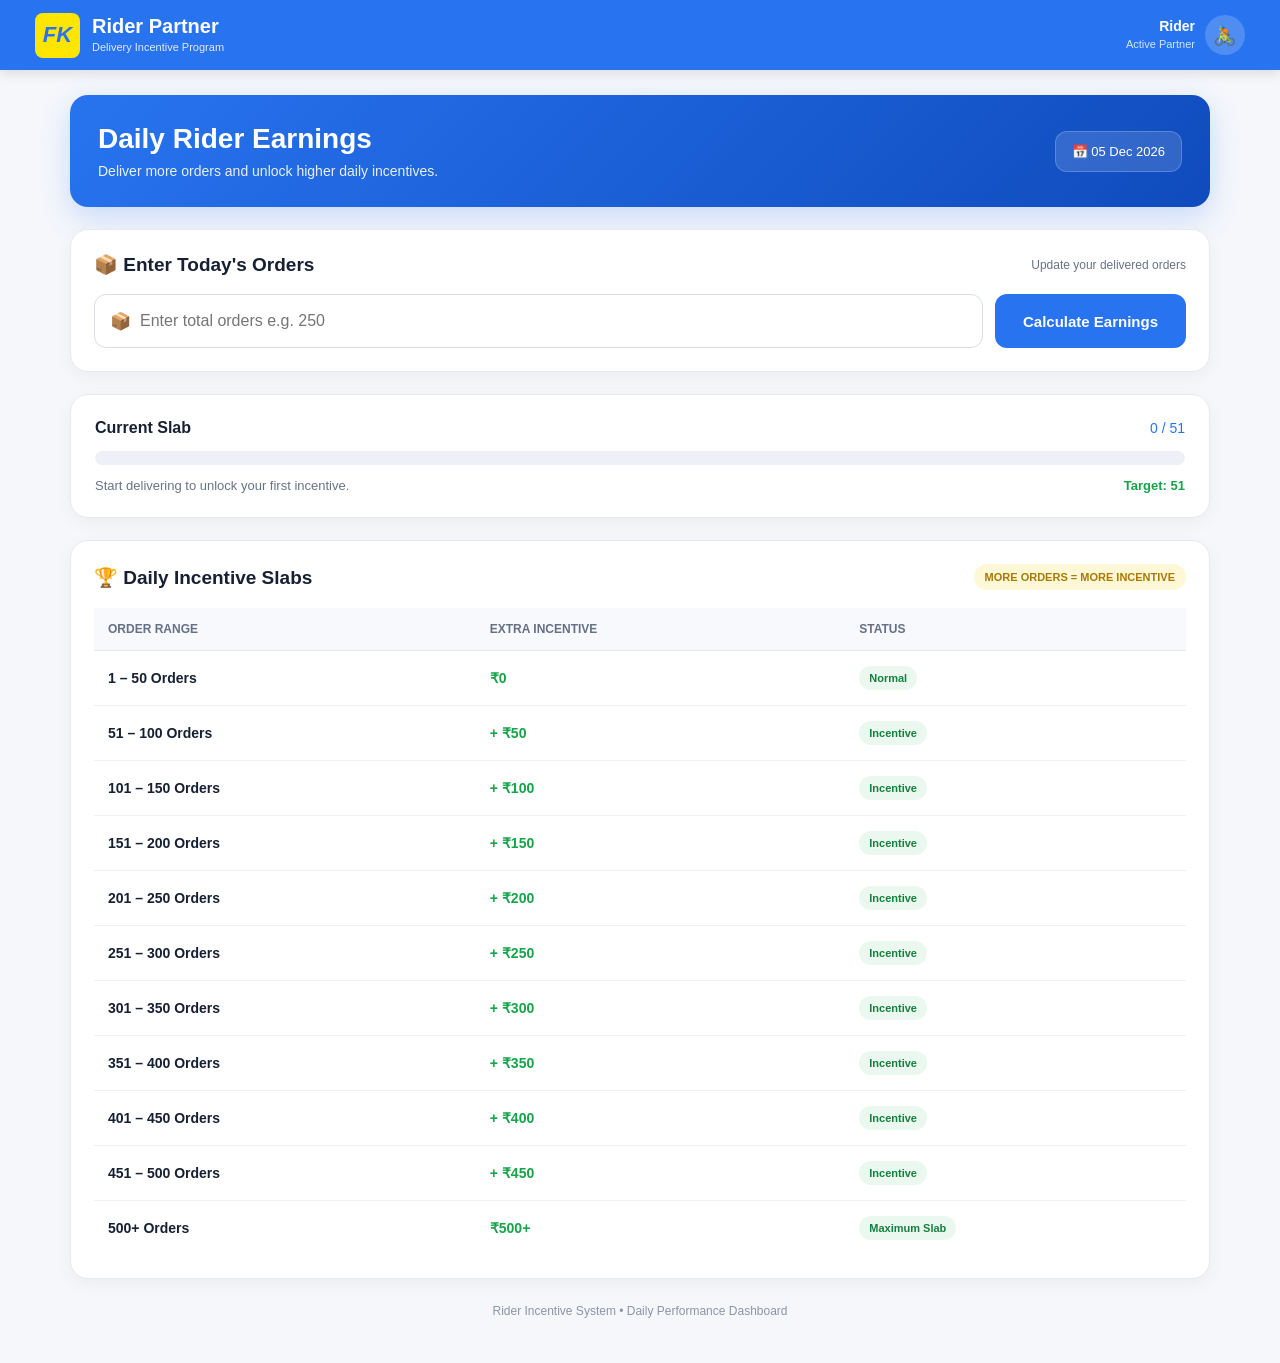
==== flip.html @ 3b7f007e "dsfsd'" ====
<!doctype html>
<html lang="en">
  <head>
    <meta charset="UTF-8" />
    <meta name="viewport" content="width=device-width, initial-scale=1.0" />

    <title>Flipkart Rider Incentive Dashboard</title>

    <style>
      * {
        margin: 0;
        padding: 0;
        box-sizing: border-box;
        font-family: Arial, Helvetica, sans-serif;
      }

      :root {
        --blue: #2874f0;
        --dark-blue: #0f4bbd;
        --yellow: #ffe500;
        --light-blue: #f1f6ff;
        --green: #16a34a;
        --orange: #f59e0b;
        --text: #172033;
        --muted: #697386;
        --border: #e5e9f0;
        --white: #ffffff;
        --bg: #f5f7fb;
      }

      body {
        background: var(--bg);
        color: var(--text);
      }

      /* =========================
       TOP NAVBAR
    ========================== */

      .navbar {
        height: 70px;
        background: var(--blue);
        display: flex;
        align-items: center;
        justify-content: space-between;
        padding: 0 35px;
        color: white;
        box-shadow: 0 3px 12px rgba(0, 0, 0, 0.12);
      }

      .brand {
        display: flex;
        align-items: center;
        gap: 12px;
      }

      .logo {
        width: 45px;
        height: 45px;
        background: var(--yellow);
        color: var(--blue);
        border-radius: 8px;
        display: flex;
        align-items: center;
        justify-content: center;
        font-size: 22px;
        font-weight: 900;
        font-style: italic;
      }

      .brand-text strong {
        display: block;
        font-size: 20px;
        line-height: 22px;
      }

      .brand-text span {
        font-size: 11px;
        opacity: 0.85;
      }

      .profile {
        display: flex;
        align-items: center;
        gap: 10px;
      }

      .profile-icon {
        width: 40px;
        height: 40px;
        background: rgba(255, 255, 255, 0.18);
        border-radius: 50%;
        display: flex;
        align-items: center;
        justify-content: center;
        font-size: 19px;
      }

      .profile-text {
        text-align: right;
      }

      .profile-text strong {
        display: block;
        font-size: 14px;
      }

      .profile-text span {
        font-size: 11px;
        opacity: 0.8;
      }

      /* =========================
       MAIN
    ========================== */

      .container {
        width: 100%;
        max-width: 1180px;
        margin: auto;
        padding: 25px 20px 40px;
      }

      /* =========================
       HERO
    ========================== */

      .hero {
        background: linear-gradient(135deg, var(--blue), var(--dark-blue));

        color: white;
        border-radius: 18px;
        padding: 28px;
        margin-bottom: 22px;

        display: flex;
        align-items: center;
        justify-content: space-between;

        box-shadow: 0 10px 30px rgba(40, 116, 240, 0.22);
      }

      .hero-left h1 {
        font-size: 28px;
        margin-bottom: 8px;
      }

      .hero-left p {
        font-size: 14px;
        opacity: 0.9;
      }

      .hero-date {
        background: rgba(255, 255, 255, 0.14);
        border: 1px solid rgba(255, 255, 255, 0.2);
        padding: 12px 16px;
        border-radius: 12px;
        font-size: 13px;
      }

      /* =========================
       SUMMARY CARDS
    ========================== */

      .summary {
        display: grid;
        grid-template-columns: repeat(3, 1fr);
        gap: 16px;
        margin-bottom: 22px;
      }

      .card {
        background: var(--white);
        border: 1px solid var(--border);
        border-radius: 16px;
        padding: 21px;

        box-shadow: 0 5px 18px rgba(0, 0, 0, 0.045);

        position: relative;
        overflow: hidden;
      }

      .card::after {
        content: "";
        position: absolute;
        right: -30px;
        top: -30px;

        width: 90px;
        height: 90px;

        background: var(--light-blue);
        border-radius: 50%;
      }

      .card-icon {
        width: 42px;
        height: 42px;
        border-radius: 11px;

        display: flex;
        align-items: center;
        justify-content: center;

        font-size: 19px;
        margin-bottom: 14px;
      }

      .icon-blue {
        background: #eaf2ff;
        color: var(--blue);
      }

      .icon-green {
        background: #eaf8ef;
        color: var(--green);
      }

      .icon-yellow {
        background: #fff8d7;
        color: #d69e00;
      }

      .card-title {
        color: var(--muted);
        font-size: 12px;
        margin-bottom: 7px;
      }

      .card-value {
        font-size: 28px;
        font-weight: 800;
      }

      /* =========================
       ORDER INPUT
    ========================== */

      .order-box {
        background: white;
        border: 1px solid var(--border);
        border-radius: 18px;
        padding: 23px;
        margin-bottom: 22px;

        box-shadow: 0 5px 18px rgba(0, 0, 0, 0.045);
      }

      .section-title {
        display: flex;
        align-items: center;
        justify-content: space-between;
        margin-bottom: 18px;
      }

      .section-title h2 {
        font-size: 19px;
      }

      .section-title span {
        font-size: 12px;
        color: var(--muted);
      }

      .input-row {
        display: flex;
        gap: 12px;
      }

      .input-wrapper {
        position: relative;
        flex: 1;
      }

      .input-wrapper span {
        position: absolute;
        left: 16px;
        top: 50%;
        transform: translateY(-50%);
        color: var(--muted);
        font-size: 17px;
      }

      .input-row input {
        width: 100%;
        height: 54px;

        border: 1px solid #d9dee8;
        border-radius: 12px;

        padding: 0 16px 0 45px;

        font-size: 16px;
        outline: none;
        transition: 0.2s;
      }

      .input-row input:focus {
        border-color: var(--blue);
        box-shadow: 0 0 0 3px rgba(40, 116, 240, 0.1);
      }

      .btn {
        height: 54px;
        padding: 0 28px;

        border: none;
        border-radius: 12px;

        background: var(--blue);
        color: white;

        font-size: 15px;
        font-weight: 700;

        cursor: pointer;
        transition: 0.2s;
      }

      .btn:hover {
        background: var(--dark-blue);
        transform: translateY(-1px);
      }

      /* =========================
       PROGRESS
    ========================== */

      .progress-card {
        background: white;
        border: 1px solid var(--border);
        border-radius: 18px;

        padding: 24px;
        margin-bottom: 22px;

        box-shadow: 0 5px 18px rgba(0, 0, 0, 0.045);
      }

      .progress-heading {
        display: flex;
        justify-content: space-between;
        align-items: center;

        margin-bottom: 14px;
      }

      .progress-heading strong {
        font-size: 16px;
      }

      .progress-number {
        color: var(--blue);
        font-size: 14px;
      }

      .progress-bar {
        height: 14px;
        width: 100%;

        background: #edf1f7;
        border-radius: 20px;

        overflow: hidden;
      }

      .progress-fill {
        height: 100%;
        width: 0%;

        background: linear-gradient(90deg, var(--blue), #43a5ff);

        border-radius: 20px;
        transition: width 0.5s ease;
      }

      .progress-bottom {
        display: flex;
        justify-content: space-between;

        margin-top: 13px;

        font-size: 13px;
        color: var(--muted);
      }

      .target {
        color: var(--green);
        font-weight: 700;
      }

      /* =========================
       SLAB TABLE
    ========================== */

      .slab-section {
        background: white;
        border: 1px solid var(--border);
        border-radius: 18px;

        padding: 23px;

        box-shadow: 0 5px 18px rgba(0, 0, 0, 0.045);
      }

      .slab-title {
        display: flex;
        justify-content: space-between;
        align-items: center;

        margin-bottom: 18px;
      }

      .slab-title h2 {
        font-size: 19px;
      }

      .slab-title span {
        background: #fff8d7;
        color: #a97900;

        padding: 7px 11px;
        border-radius: 20px;

        font-size: 11px;
        font-weight: 700;
      }

      .table-wrapper {
        overflow-x: auto;
      }

      table {
        width: 100%;
        border-collapse: collapse;
        min-width: 600px;
      }

      th {
        background: #f7f9fc;
        padding: 14px;

        text-align: left;

        color: #667085;
        font-size: 12px;

        border-bottom: 1px solid var(--border);
      }

      td {
        padding: 15px 14px;

        border-bottom: 1px solid #edf0f4;

        font-size: 14px;
      }

      tr:last-child td {
        border-bottom: none;
      }

      tr.active {
        background: #edf5ff;
      }

      tr.active td:first-child {
        border-left: 4px solid var(--blue);
      }

      .order-range {
        font-weight: 700;
      }

      .incentive {
        color: var(--green);
        font-weight: 800;
      }

      .badge {
        display: inline-flex;
        align-items: center;

        padding: 6px 10px;

        border-radius: 20px;

        background: #eaf8ef;
        color: #15803d;

        font-size: 11px;
        font-weight: 700;
      }

      .active-badge {
        background: var(--blue);
        color: white;
      }

      /* =========================
       FOOTER
    ========================== */

      .footer {
        text-align: center;
        color: #8b95a7;

        padding: 25px 0 5px;

        font-size: 12px;
      }

      /* =========================
       MOBILE
    ========================== */

      @media (max-width: 700px) {
        .navbar {
          height: 64px;
          padding: 0 15px;
        }

        .logo {
          width: 40px;
          height: 40px;
        }

        .brand-text strong {
          font-size: 16px;
        }

        .profile-text {
          display: none;
        }

        .container {
          padding: 14px 12px 30px;
        }

        .hero {
          padding: 20px;
          display: block;
        }

        .hero-left h1 {
          font-size: 23px;
        }

        .hero-date {
          display: inline-block;
          margin-top: 15px;
        }

        .summary {
          grid-template-columns: 1fr;
          gap: 12px;
        }

        .card {
          padding: 17px;
        }

        .card-value {
          font-size: 25px;
        }

        .order-box,
        .progress-card,
        .slab-section {
          padding: 17px;
        }

        .input-row {
          flex-direction: column;
        }

        .btn {
          width: 100%;
        }

        .section-title {
          align-items: flex-start;
          gap: 8px;
          flex-direction: column;
        }

        .slab-title {
          align-items: flex-start;
          gap: 10px;
          flex-direction: column;
        }
      }
    </style>
  </head>

  <body>
    <!-- =========================
       NAVBAR
  ========================== -->

    <nav class="navbar">
      <div class="brand">
        <div class="logo">FK</div>

        <div class="brand-text">
          <strong>Rider Partner</strong>
          <span>Delivery Incentive Program</span>
        </div>
      </div>

      <div class="profile">
        <div class="profile-text">
          <strong>Rider</strong>
          <span>Active Partner</span>
        </div>

        <div class="profile-icon">🚴</div>
      </div>
    </nav>

    <main class="container">
      <!-- =========================
         HERO
    ========================== -->

      <section class="hero">
        <div class="hero-left">
          <h1>Daily Rider Earnings</h1>

          <p>Deliver more orders and unlock higher daily incentives.</p>
        </div>

        <div class="hero-date">📅 <span id="todayDate"></span></div>
      </section>

      <!-- =========================
         SUMMARY
    ========================== -->

      <!-- =========================
         ORDER INPUT
    ========================== -->

      <section class="order-box">
        <div class="section-title">
          <h2>📦 Enter Today's Orders</h2>

          <span> Update your delivered orders </span>
        </div>

        <div class="input-row">
          <div class="input-wrapper">
            <span>📦</span>

            <input type="number" id="orderInput" min="0" placeholder="Enter total orders e.g. 250" />
          </div>

          <button class="btn" onclick="calculateEarning()">Calculate Earnings</button>
        </div>
      </section>

      <!-- =========================
         PROGRESS
    ========================== -->

      <section class="progress-card">
        <div class="progress-heading">
          <strong id="slabName"> Current Slab </strong>

          <span class="progress-number" id="progressText"> 0 / 51 </span>
        </div>

        <div class="progress-bar">
          <div class="progress-fill" id="progressFill"></div>
        </div>

        <div class="progress-bottom">
          <span id="nextTarget"> Start delivering to unlock your first incentive. </span>

          <span class="target" id="remainingText"> Target: 51 </span>
        </div>
      </section>

      <!-- =========================
         SLABS
    ========================== -->

      <section class="slab-section">
        <div class="slab-title">
          <h2>🏆 Daily Incentive Slabs</h2>

          <span> MORE ORDERS = MORE INCENTIVE </span>
        </div>

        <div class="table-wrapper">
          <table>
            <thead>
              <tr>
                <th>ORDER RANGE</th>
                <th>EXTRA INCENTIVE</th>
                <th>STATUS</th>
              </tr>
            </thead>

            <tbody id="slabTable">
              <tr data-min="1" data-max="50">
                <td class="order-range">1 – 50 Orders</td>

                <td class="incentive">₹0</td>

                <td>
                  <span class="badge"> Normal </span>
                </td>
              </tr>

              <tr data-min="51" data-max="100">
                <td class="order-range">51 – 100 Orders</td>

                <td class="incentive">+ ₹50</td>

                <td>
                  <span class="badge"> Incentive </span>
                </td>
              </tr>

              <tr data-min="101" data-max="150">
                <td class="order-range">101 – 150 Orders</td>

                <td class="incentive">+ ₹100</td>

                <td>
                  <span class="badge"> Incentive </span>
                </td>
              </tr>

              <tr data-min="151" data-max="200">
                <td class="order-range">151 – 200 Orders</td>

                <td class="incentive">+ ₹150</td>

                <td>
                  <span class="badge"> Incentive </span>
                </td>
              </tr>

              <tr data-min="201" data-max="250">
                <td class="order-range">201 – 250 Orders</td>

                <td class="incentive">+ ₹200</td>

                <td>
                  <span class="badge"> Incentive </span>
                </td>
              </tr>

              <tr data-min="251" data-max="300">
                <td class="order-range">251 – 300 Orders</td>

                <td class="incentive">+ ₹250</td>

                <td>
                  <span class="badge"> Incentive </span>
                </td>
              </tr>

              <tr data-min="301" data-max="350">
                <td class="order-range">301 – 350 Orders</td>

                <td class="incentive">+ ₹300</td>

                <td>
                  <span class="badge"> Incentive </span>
                </td>
              </tr>

              <tr data-min="351" data-max="400">
                <td class="order-range">351 – 400 Orders</td>

                <td class="incentive">+ ₹350</td>

                <td>
                  <span class="badge"> Incentive </span>
                </td>
              </tr>

              <tr data-min="401" data-max="450">
                <td class="order-range">401 – 450 Orders</td>

                <td class="incentive">+ ₹400</td>

                <td>
                  <span class="badge"> Incentive </span>
                </td>
              </tr>

              <tr data-min="451" data-max="500">
                <td class="order-range">451 – 500 Orders</td>

                <td class="incentive">+ ₹450</td>

                <td>
                  <span class="badge"> Incentive </span>
                </td>
              </tr>

              <tr data-min="501" data-max="999999">
                <td class="order-range">500+ Orders</td>

                <td class="incentive">₹500+</td>

                <td>
                  <span class="badge"> Maximum Slab </span>
                </td>
              </tr>
            </tbody>
          </table>
        </div>
      </section>

      <div class="footer">Rider Incentive System • Daily Performance Dashboard</div>
    </main>

    <script>
      /* =========================
       DATE
    ========================== */

      const date = new Date();

      document.getElementById("todayDate").innerText = date.toLocaleDateString("en-IN", {
        day: "2-digit",
        month: "short",
        year: "numeric",
      });

      /* =========================
       CALCULATE
    ========================== */

      function calculateEarning() {
        let orders = parseInt(document.getElementById("orderInput").value) || 0;

        let incentive = 0;
        let nextTarget = 51;
        let slabName = "1 – 50 Orders";

        /* SLABS */

        if (orders >= 501) {
          incentive = 500 + Math.floor((orders - 500) / 50) * 50;

          nextTarget = Math.ceil((orders + 1) / 50) * 50;

          slabName = "500+ Orders";
        } else if (orders >= 451) {
          incentive = 450;
          nextTarget = 501;
          slabName = "451 – 500 Orders";
        } else if (orders >= 401) {
          incentive = 400;
          nextTarget = 451;
          slabName = "401 – 450 Orders";
        } else if (orders >= 351) {
          incentive = 350;
          nextTarget = 401;
          slabName = "351 – 400 Orders";
        } else if (orders >= 301) {
          incentive = 300;
          nextTarget = 351;
          slabName = "301 – 350 Orders";
        } else if (orders >= 251) {
          incentive = 250;
          nextTarget = 301;
          slabName = "251 – 300 Orders";
        } else if (orders >= 201) {
          incentive = 200;
          nextTarget = 251;
          slabName = "201 – 250 Orders";
        } else if (orders >= 151) {
          incentive = 150;
          nextTarget = 201;
          slabName = "151 – 200 Orders";
        } else if (orders >= 101) {
          incentive = 100;
          nextTarget = 151;
          slabName = "101 – 150 Orders";
        } else if (orders >= 51) {
          incentive = 50;
          nextTarget = 101;
          slabName = "51 – 100 Orders";
        } else {
          incentive = 0;
          nextTarget = 51;
          slabName = "1 – 50 Orders";
        }

        /* =========================
         EARNINGS
      ========================== */

        const baseRate = 20;

        const baseEarning = orders * baseRate;

        const total = baseEarning + incentive;

        document.getElementById("ordersDisplay").innerText = orders;

        document.getElementById("incentiveDisplay").innerText = "₹" + incentive;

        document.getElementById("totalDisplay").innerText = "₹" + total;

        /* =========================
         PROGRESS
      ========================== */

        let previousTarget = nextTarget - 50;

        if (orders >= 500) {
          previousTarget = 500;
        }

        let progress = ((orders - previousTarget) / (nextTarget - previousTarget)) * 100;

        if (orders < previousTarget) {
          progress = 0;
        }

        if (progress > 100) {
          progress = 100;
        }

        document.getElementById("progressFill").style.width = progress + "%";

        document.getElementById("slabName").innerText = slabName;

        document.getElementById("progressText").innerText = orders + " / " + nextTarget;

        document.getElementById("remainingText").innerText = "Target: " + nextTarget;

        /* =========================
         NEXT TARGET MESSAGE
      ========================== */

        if (orders >= 500) {
          document.getElementById("nextTarget").innerText = "🔥 Excellent performance! Keep delivering.";
        } else if (orders > 0) {
          let remaining = nextTarget - orders;

          document.getElementById("nextTarget").innerText = "🎯 Only " + remaining + " more orders to reach the next slab.";
        } else {
          document.getElementById("nextTarget").innerText = "Start delivering to unlock your first incentive.";
        }

        /* =========================
         ACTIVE ROW
      ========================== */

        const rows = document.querySelectorAll("#slabTable tr");

        rows.forEach((row) => {
          row.classList.remove("active");

          const min = parseInt(row.dataset.min);

          const max = parseInt(row.dataset.max);

          const badge = row.querySelector(".badge");

          badge.classList.remove("active-badge");

          badge.innerText = min === 1 ? "Normal" : "Incentive";

          if (orders >= min && orders <= max) {
            row.classList.add("active");

            badge.classList.add("active-badge");

            badge.innerText = "✓ Current Slab";
          }
        });
      }

      /* ENTER KEY */

      document.getElementById("orderInput").addEventListener("keypress", function (event) {
        if (event.key === "Enter") {
          calculateEarning();
        }
      });
    </script>
  </body>
</html>
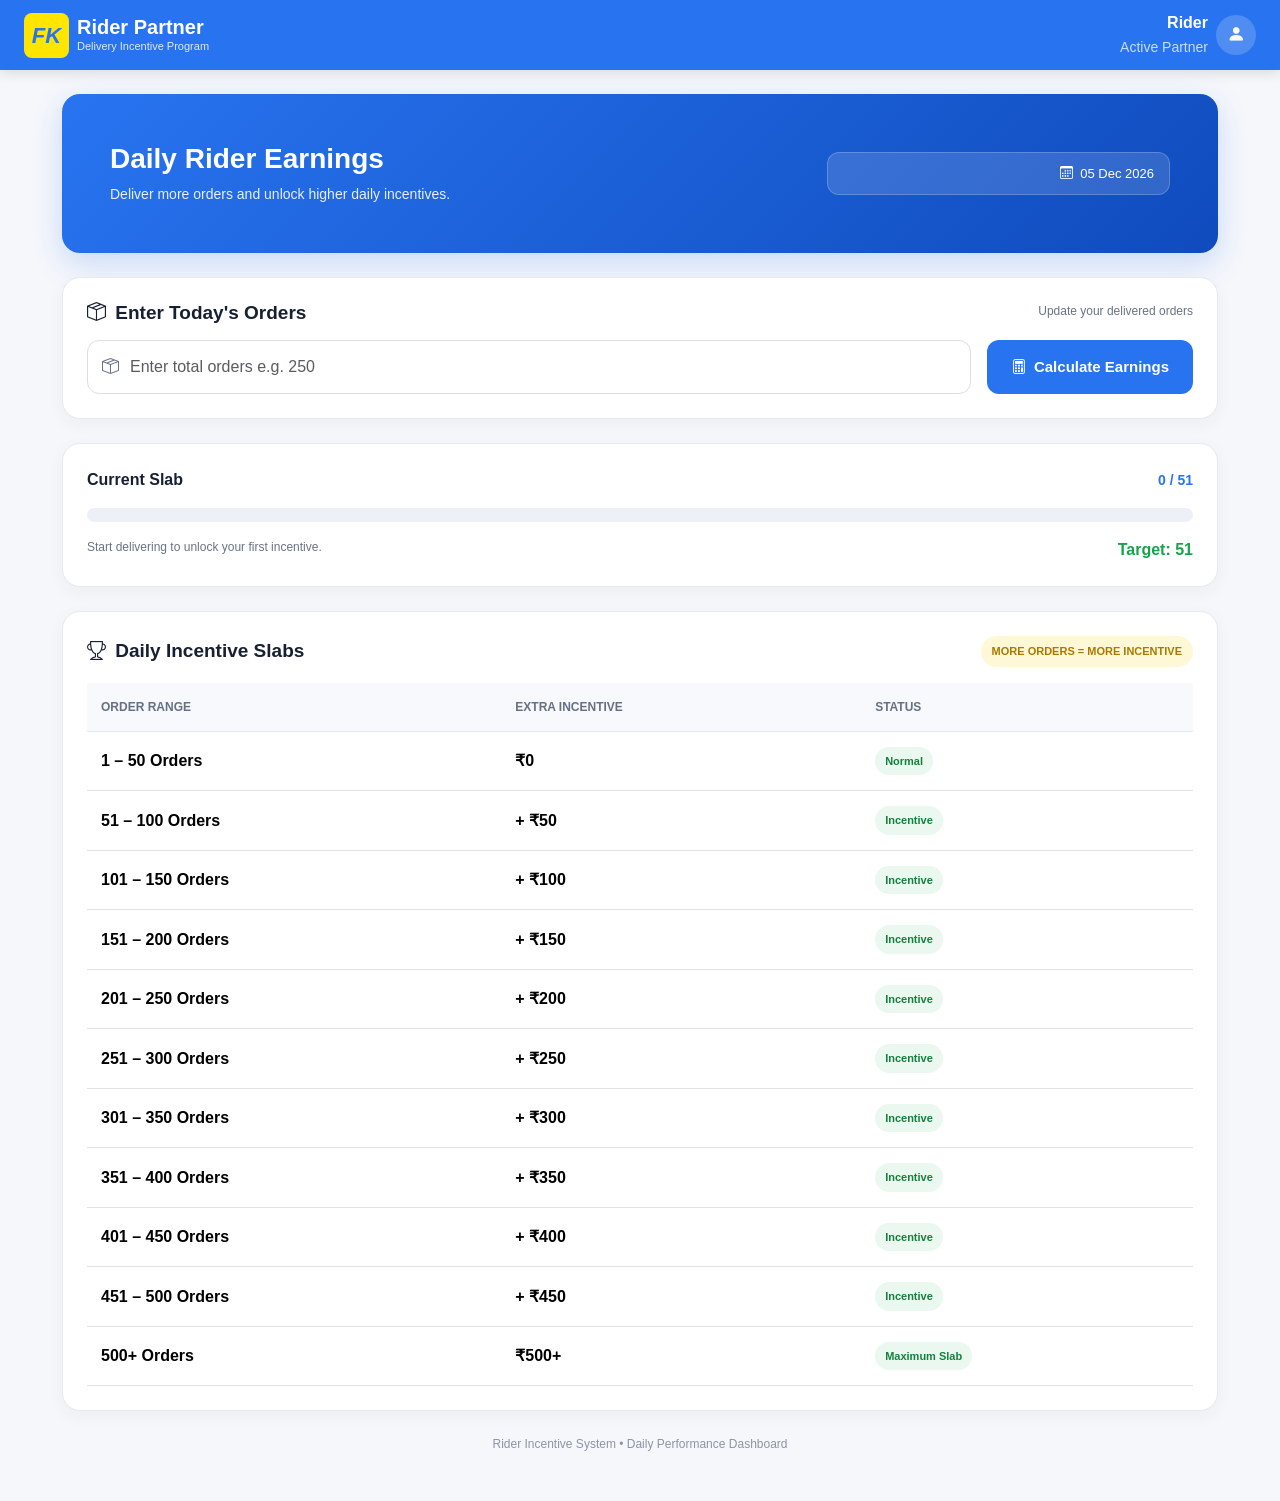
==== commit ac305b89: "sdsd" ====
--- a/flip.html
+++ b/flip.html
@@ -2,123 +2,113 @@
 <html lang="en">
   <head>
     <meta charset="UTF-8" />
+
     <meta name="viewport" content="width=device-width, initial-scale=1.0" />
 
-    <title>Flipkart Rider Incentive Dashboard</title>
+    <title>Rider Incentive Dashboard</title>
+
+    <!-- Bootstrap 5 -->
+    <link href="https://cdn.jsdelivr.net/npm/bootstrap@5.3.3/dist/css/bootstrap.min.css" rel="stylesheet" />
+
+    <!-- Bootstrap Icons -->
+    <link rel="stylesheet" href="https://cdn.jsdelivr.net/npm/bootstrap-icons@1.11.3/font/bootstrap-icons.min.css" />
 
     <style>
-      * {
-        margin: 0;
-        padding: 0;
-        box-sizing: border-box;
-        font-family: Arial, Helvetica, sans-serif;
-      }
-
       :root {
         --blue: #2874f0;
         --dark-blue: #0f4bbd;
         --yellow: #ffe500;
-        --light-blue: #f1f6ff;
-        --green: #16a34a;
-        --orange: #f59e0b;
+
+        --bg: #f5f7fb;
         --text: #172033;
         --muted: #697386;
         --border: #e5e9f0;
-        --white: #ffffff;
-        --bg: #f5f7fb;
+
+        --green: #16a34a;
       }
 
       body {
         background: var(--bg);
+
         color: var(--text);
-      }
-
-      /* =========================
-       TOP NAVBAR
+
+        font-family: Arial, Helvetica, sans-serif;
+      }
+
+      /* =========================
+       NAVBAR
     ========================== */
 
-      .navbar {
-        height: 70px;
+      .main-navbar {
         background: var(--blue);
+
+        min-height: 70px;
+
+        box-shadow: 0 3px 12px rgba(0, 0, 0, 0.12);
+      }
+
+      .brand-logo {
+        width: 45px;
+
+        height: 45px;
+
+        background: var(--yellow);
+
+        color: var(--blue);
+
+        border-radius: 8px;
+
         display: flex;
+
         align-items: center;
-        justify-content: space-between;
-        padding: 0 35px;
-        color: white;
-        box-shadow: 0 3px 12px rgba(0, 0, 0, 0.12);
-      }
-
-      .brand {
-        display: flex;
-        align-items: center;
-        gap: 12px;
-      }
-
-      .logo {
-        width: 45px;
-        height: 45px;
-        background: var(--yellow);
-        color: var(--blue);
-        border-radius: 8px;
-        display: flex;
-        align-items: center;
+
         justify-content: center;
+
         font-size: 22px;
+
         font-weight: 900;
+
         font-style: italic;
       }
 
-      .brand-text strong {
-        display: block;
+      .brand-title {
         font-size: 20px;
+
+        font-weight: 700;
+
         line-height: 22px;
       }
 
-      .brand-text span {
+      .brand-subtitle {
         font-size: 11px;
+
         opacity: 0.85;
-      }
-
-      .profile {
-        display: flex;
-        align-items: center;
-        gap: 10px;
       }
 
       .profile-icon {
         width: 40px;
+
         height: 40px;
+
+        border-radius: 50%;
+
         background: rgba(255, 255, 255, 0.18);
-        border-radius: 50%;
+
         display: flex;
+
         align-items: center;
+
         justify-content: center;
-        font-size: 19px;
-      }
-
-      .profile-text {
-        text-align: right;
-      }
-
-      .profile-text strong {
-        display: block;
-        font-size: 14px;
-      }
-
-      .profile-text span {
-        font-size: 11px;
-        opacity: 0.8;
-      }
-
-      /* =========================
-       MAIN
+
+        font-size: 18px;
+      }
+
+      /* =========================
+       MAIN CONTAINER
     ========================== */
 
-      .container {
-        width: 100%;
+      .main-container {
         max-width: 1180px;
-        margin: auto;
-        padding: 25px 20px 40px;
       }
 
       /* =========================
@@ -128,265 +118,146 @@
       .hero {
         background: linear-gradient(135deg, var(--blue), var(--dark-blue));
 
+        border-radius: 18px;
+
         color: white;
-        border-radius: 18px;
-        padding: 28px;
-        margin-bottom: 22px;
-
-        display: flex;
-        align-items: center;
-        justify-content: space-between;
 
         box-shadow: 0 10px 30px rgba(40, 116, 240, 0.22);
       }
 
-      .hero-left h1 {
+      .hero h1 {
         font-size: 28px;
-        margin-bottom: 8px;
-      }
-
-      .hero-left p {
+
+        font-weight: 700;
+      }
+
+      .hero p {
         font-size: 14px;
+
         opacity: 0.9;
       }
 
       .hero-date {
         background: rgba(255, 255, 255, 0.14);
+
         border: 1px solid rgba(255, 255, 255, 0.2);
-        padding: 12px 16px;
+
         border-radius: 12px;
+
+        padding: 11px 15px;
+
         font-size: 13px;
       }
 
       /* =========================
-       SUMMARY CARDS
+       COMMON CARD
     ========================== */
 
-      .summary {
-        display: grid;
-        grid-template-columns: repeat(3, 1fr);
-        gap: 16px;
-        margin-bottom: 22px;
-      }
-
-      .card {
-        background: var(--white);
+      .dashboard-card {
+        background: white;
+
         border: 1px solid var(--border);
-        border-radius: 16px;
-        padding: 21px;
+
+        border-radius: 18px;
 
         box-shadow: 0 5px 18px rgba(0, 0, 0, 0.045);
-
-        position: relative;
-        overflow: hidden;
-      }
-
-      .card::after {
-        content: "";
+      }
+
+      /* =========================
+       ORDER BOX
+    ========================== */
+
+      .section-title {
+        font-size: 19px;
+
+        font-weight: 700;
+      }
+
+      .section-subtitle {
+        font-size: 12px;
+
+        color: var(--muted);
+      }
+
+      .order-input {
+        height: 54px;
+
+        border-radius: 12px;
+
+        border-color: #d9dee8;
+
+        padding-left: 42px;
+      }
+
+      .order-input:focus {
+        border-color: var(--blue);
+
+        box-shadow: 0 0 0 3px rgba(40, 116, 240, 0.1);
+      }
+
+      .input-icon {
         position: absolute;
-        right: -30px;
-        top: -30px;
-
-        width: 90px;
-        height: 90px;
-
-        background: var(--light-blue);
-        border-radius: 50%;
-      }
-
-      .card-icon {
-        width: 42px;
-        height: 42px;
-        border-radius: 11px;
-
-        display: flex;
-        align-items: center;
-        justify-content: center;
-
-        font-size: 19px;
-        margin-bottom: 14px;
-      }
-
-      .icon-blue {
-        background: #eaf2ff;
-        color: var(--blue);
-      }
-
-      .icon-green {
-        background: #eaf8ef;
-        color: var(--green);
-      }
-
-      .icon-yellow {
-        background: #fff8d7;
-        color: #d69e00;
-      }
-
-      .card-title {
+
+        left: 15px;
+
+        top: 50%;
+
+        transform: translateY(-50%);
+
         color: var(--muted);
-        font-size: 12px;
-        margin-bottom: 7px;
-      }
-
-      .card-value {
-        font-size: 28px;
-        font-weight: 800;
-      }
-
-      /* =========================
-       ORDER INPUT
-    ========================== */
-
-      .order-box {
-        background: white;
-        border: 1px solid var(--border);
-        border-radius: 18px;
-        padding: 23px;
-        margin-bottom: 22px;
-
-        box-shadow: 0 5px 18px rgba(0, 0, 0, 0.045);
-      }
-
-      .section-title {
-        display: flex;
-        align-items: center;
-        justify-content: space-between;
-        margin-bottom: 18px;
-      }
-
-      .section-title h2 {
-        font-size: 19px;
-      }
-
-      .section-title span {
-        font-size: 12px;
-        color: var(--muted);
-      }
-
-      .input-row {
-        display: flex;
-        gap: 12px;
-      }
-
-      .input-wrapper {
-        position: relative;
-        flex: 1;
-      }
-
-      .input-wrapper span {
-        position: absolute;
-        left: 16px;
-        top: 50%;
-        transform: translateY(-50%);
-        color: var(--muted);
-        font-size: 17px;
-      }
-
-      .input-row input {
-        width: 100%;
+
+        z-index: 5;
+      }
+
+      .calculate-btn {
         height: 54px;
 
-        border: 1px solid #d9dee8;
+        background: var(--blue);
+
+        border: none;
+
         border-radius: 12px;
 
-        padding: 0 16px 0 45px;
-
-        font-size: 16px;
-        outline: none;
-        transition: 0.2s;
-      }
-
-      .input-row input:focus {
-        border-color: var(--blue);
-        box-shadow: 0 0 0 3px rgba(40, 116, 240, 0.1);
-      }
-
-      .btn {
-        height: 54px;
-        padding: 0 28px;
-
-        border: none;
-        border-radius: 12px;
-
-        background: var(--blue);
-        color: white;
-
         font-size: 15px;
+
         font-weight: 700;
-
-        cursor: pointer;
-        transition: 0.2s;
-      }
-
-      .btn:hover {
+      }
+
+      .calculate-btn:hover {
         background: var(--dark-blue);
-        transform: translateY(-1px);
       }
 
       /* =========================
        PROGRESS
     ========================== */
 
-      .progress-card {
-        background: white;
-        border: 1px solid var(--border);
-        border-radius: 18px;
-
-        padding: 24px;
-        margin-bottom: 22px;
-
-        box-shadow: 0 5px 18px rgba(0, 0, 0, 0.045);
-      }
-
-      .progress-heading {
-        display: flex;
-        justify-content: space-between;
-        align-items: center;
-
-        margin-bottom: 14px;
-      }
-
-      .progress-heading strong {
-        font-size: 16px;
+      .progress {
+        height: 14px;
+
+        background: #edf1f7;
+
+        border-radius: 30px;
+      }
+
+      .progress-bar {
+        background: linear-gradient(90deg, var(--blue), #43a5ff);
+
+        border-radius: 30px;
+
+        transition: width 0.5s ease;
       }
 
       .progress-number {
         color: var(--blue);
+
         font-size: 14px;
-      }
-
-      .progress-bar {
-        height: 14px;
-        width: 100%;
-
-        background: #edf1f7;
-        border-radius: 20px;
-
-        overflow: hidden;
-      }
-
-      .progress-fill {
-        height: 100%;
-        width: 0%;
-
-        background: linear-gradient(90deg, var(--blue), #43a5ff);
-
-        border-radius: 20px;
-        transition: width 0.5s ease;
-      }
-
-      .progress-bottom {
-        display: flex;
-        justify-content: space-between;
-
-        margin-top: 13px;
-
-        font-size: 13px;
-        color: var(--muted);
+
+        font-weight: 700;
       }
 
       .target {
         color: var(--green);
+
         font-weight: 700;
       }
 
@@ -394,79 +265,32 @@
        SLAB TABLE
     ========================== */
 
-      .slab-section {
-        background: white;
-        border: 1px solid var(--border);
-        border-radius: 18px;
-
-        padding: 23px;
-
-        box-shadow: 0 5px 18px rgba(0, 0, 0, 0.045);
-      }
-
-      .slab-title {
-        display: flex;
-        justify-content: space-between;
-        align-items: center;
-
-        margin-bottom: 18px;
-      }
-
-      .slab-title h2 {
-        font-size: 19px;
-      }
-
-      .slab-title span {
+      .slab-badge {
         background: #fff8d7;
+
         color: #a97900;
 
+        font-size: 11px;
+
+        font-weight: 700;
+
         padding: 7px 11px;
+
         border-radius: 20px;
-
-        font-size: 11px;
-        font-weight: 700;
-      }
-
-      .table-wrapper {
-        overflow-x: auto;
-      }
-
-      table {
-        width: 100%;
-        border-collapse: collapse;
-        min-width: 600px;
-      }
-
-      th {
+      }
+
+      .table > :not(caption) > * > * {
+        padding: 15px 14px;
+      }
+
+      .table thead th {
         background: #f7f9fc;
-        padding: 14px;
-
-        text-align: left;
 
         color: #667085;
+
         font-size: 12px;
 
         border-bottom: 1px solid var(--border);
-      }
-
-      td {
-        padding: 15px 14px;
-
-        border-bottom: 1px solid #edf0f4;
-
-        font-size: 14px;
-      }
-
-      tr:last-child td {
-        border-bottom: none;
-      }
-
-      tr.active {
-        background: #edf5ff;
-      }
-
-      tr.active td:first-child {
-        border-left: 4px solid var(--blue);
       }
 
       .order-range {
@@ -475,11 +299,13 @@
 
       .incentive {
         color: var(--green);
+
         font-weight: 800;
       }
 
-      .badge {
+      .status-badge {
         display: inline-flex;
+
         align-items: center;
 
         padding: 6px 10px;
@@ -487,14 +313,25 @@
         border-radius: 20px;
 
         background: #eaf8ef;
+
         color: #15803d;
 
         font-size: 11px;
+
         font-weight: 700;
       }
 
-      .active-badge {
+      .active-row {
+        background: #edf5ff !important;
+      }
+
+      .active-row td:first-child {
+        border-left: 4px solid var(--blue);
+      }
+
+      .active-status {
         background: var(--blue);
+
         color: white;
       }
 
@@ -503,10 +340,7 @@
     ========================== */
 
       .footer {
-        text-align: center;
         color: #8b95a7;
-
-        padding: 25px 0 5px;
 
         font-size: 12px;
       }
@@ -515,18 +349,18 @@
        MOBILE
     ========================== */
 
-      @media (max-width: 700px) {
-        .navbar {
-          height: 64px;
-          padding: 0 15px;
-        }
-
-        .logo {
+      @media (max-width: 767px) {
+        .main-navbar {
+          min-height: 64px;
+        }
+
+        .brand-logo {
           width: 40px;
+
           height: 40px;
         }
 
-        .brand-text strong {
+        .brand-title {
           font-size: 16px;
         }
 
@@ -534,171 +368,164 @@
           display: none;
         }
 
-        .container {
-          padding: 14px 12px 30px;
-        }
-
-        .hero {
-          padding: 20px;
-          display: block;
-        }
-
-        .hero-left h1 {
+        .hero h1 {
           font-size: 23px;
         }
 
         .hero-date {
           display: inline-block;
+
           margin-top: 15px;
         }
 
-        .summary {
-          grid-template-columns: 1fr;
-          gap: 12px;
-        }
-
-        .card {
-          padding: 17px;
-        }
-
-        .card-value {
-          font-size: 25px;
-        }
-
-        .order-box,
-        .progress-card,
-        .slab-section {
-          padding: 17px;
-        }
-
-        .input-row {
-          flex-direction: column;
-        }
-
-        .btn {
-          width: 100%;
-        }
-
-        .section-title {
-          align-items: flex-start;
-          gap: 8px;
-          flex-direction: column;
-        }
-
-        .slab-title {
-          align-items: flex-start;
-          gap: 10px;
-          flex-direction: column;
+        .dashboard-card {
+          border-radius: 15px;
+        }
+
+        .table {
+          min-width: 600px;
         }
       }
     </style>
   </head>
 
   <body>
-    <!-- =========================
-       NAVBAR
-  ========================== -->
-
-    <nav class="navbar">
-      <div class="brand">
-        <div class="logo">FK</div>
-
-        <div class="brand-text">
-          <strong>Rider Partner</strong>
-          <span>Delivery Incentive Program</span>
-        </div>
-      </div>
-
-      <div class="profile">
-        <div class="profile-text">
-          <strong>Rider</strong>
-          <span>Active Partner</span>
-        </div>
-
-        <div class="profile-icon">🚴</div>
+    <!-- =====================================
+     NAVBAR
+===================================== -->
+
+    <nav class="navbar main-navbar">
+      <div class="container-fluid px-3 px-md-4">
+        <div class="d-flex align-items-center gap-2">
+          <div class="brand-logo">FK</div>
+
+          <div class="text-white">
+            <div class="brand-title">Rider Partner</div>
+
+            <div class="brand-subtitle">Delivery Incentive Program</div>
+          </div>
+        </div>
+
+        <div class="d-flex align-items-center gap-2">
+          <div class="profile-text text-end text-white">
+            <strong class="d-block"> Rider </strong>
+
+            <small class="opacity-75"> Active Partner </small>
+          </div>
+
+          <div class="profile-icon text-white">
+            <i class="bi bi-person-fill"></i>
+          </div>
+        </div>
       </div>
     </nav>
 
-    <main class="container">
-      <!-- =========================
-         HERO
-    ========================== -->
-
-      <section class="hero">
-        <div class="hero-left">
-          <h1>Daily Rider Earnings</h1>
-
-          <p>Deliver more orders and unlock higher daily incentives.</p>
-        </div>
-
-        <div class="hero-date">📅 <span id="todayDate"></span></div>
+    <!-- =====================================
+     MAIN
+===================================== -->
+
+    <main class="container main-container py-4">
+      <!-- =================================
+       HERO
+  ================================== -->
+
+      <section class="hero p-4 p-md-5 mb-4">
+        <div class="row align-items-center g-3">
+          <div class="col-md-8">
+            <h1 class="mb-2">Daily Rider Earnings</h1>
+
+            <p class="mb-0">Deliver more orders and unlock higher daily incentives.</p>
+          </div>
+
+          <div class="col-md-4 text-md-end">
+            <div class="hero-date">
+              <i class="bi bi-calendar3 me-1"></i>
+
+              <span id="todayDate"></span>
+            </div>
+          </div>
+        </div>
       </section>
 
-      <!-- =========================
-         SUMMARY
-    ========================== -->
-
-      <!-- =========================
-         ORDER INPUT
-    ========================== -->
-
-      <section class="order-box">
-        <div class="section-title">
-          <h2>📦 Enter Today's Orders</h2>
-
-          <span> Update your delivered orders </span>
-        </div>
-
-        <div class="input-row">
-          <div class="input-wrapper">
-            <span>📦</span>
-
-            <input type="number" id="orderInput" min="0" placeholder="Enter total orders e.g. 250" />
+      <!-- =================================
+       ORDER INPUT
+  ================================== -->
+
+      <section class="dashboard-card p-3 p-md-4 mb-4">
+        <div class="d-flex flex-column flex-md-row justify-content-between gap-2 mb-3">
+          <h2 class="section-title mb-0">
+            <i class="bi bi-box-seam me-1"></i>
+
+            Enter Today's Orders
+          </h2>
+
+          <span class="section-subtitle"> Update your delivered orders </span>
+        </div>
+
+        <div class="row g-3">
+          <div class="col-md">
+            <div class="position-relative">
+              <i class="bi bi-box-seam input-icon"></i>
+
+              <input type="number" id="orderInput" min="0" class="form-control order-input" placeholder="Enter total orders e.g. 250" />
+            </div>
           </div>
 
-          <button class="btn" onclick="calculateEarning()">Calculate Earnings</button>
+          <div class="col-md-auto">
+            <button class="btn btn-primary calculate-btn px-4 w-100" onclick="calculateEarning()">
+              <i class="bi bi-calculator me-1"></i>
+
+              Calculate Earnings
+            </button>
+          </div>
         </div>
       </section>
 
-      <!-- =========================
-         PROGRESS
-    ========================== -->
-
-      <section class="progress-card">
-        <div class="progress-heading">
+      <!-- =================================
+       PROGRESS
+  ================================== -->
+
+      <section class="dashboard-card p-3 p-md-4 mb-4">
+        <div class="d-flex justify-content-between align-items-center mb-3">
           <strong id="slabName"> Current Slab </strong>
 
           <span class="progress-number" id="progressText"> 0 / 51 </span>
         </div>
 
-        <div class="progress-bar">
-          <div class="progress-fill" id="progressFill"></div>
-        </div>
-
-        <div class="progress-bottom">
-          <span id="nextTarget"> Start delivering to unlock your first incentive. </span>
+        <div class="progress">
+          <div id="progressFill" class="progress-bar" role="progressbar" style="width: 0%"></div>
+        </div>
+
+        <div class="d-flex flex-column flex-sm-row justify-content-between gap-2 mt-3">
+          <span class="section-subtitle" id="nextTarget"> Start delivering to unlock your first incentive. </span>
 
           <span class="target" id="remainingText"> Target: 51 </span>
         </div>
       </section>
 
-      <!-- =========================
-         SLABS
-    ========================== -->
-
-      <section class="slab-section">
-        <div class="slab-title">
-          <h2>🏆 Daily Incentive Slabs</h2>
-
-          <span> MORE ORDERS = MORE INCENTIVE </span>
-        </div>
-
-        <div class="table-wrapper">
-          <table>
+      <!-- =================================
+       SLAB TABLE
+  ================================== -->
+
+      <section class="dashboard-card p-3 p-md-4">
+        <div class="d-flex flex-column flex-md-row justify-content-between align-items-md-center gap-2 mb-3">
+          <h2 class="section-title mb-0">
+            <i class="bi bi-trophy me-1"></i>
+
+            Daily Incentive Slabs
+          </h2>
+
+          <span class="slab-badge"> MORE ORDERS = MORE INCENTIVE </span>
+        </div>
+
+        <div class="table-responsive">
+          <table class="table align-middle mb-0">
             <thead>
               <tr>
                 <th>ORDER RANGE</th>
+
                 <th>EXTRA INCENTIVE</th>
+
                 <th>STATUS</th>
               </tr>
             </thead>
@@ -710,7 +537,7 @@
                 <td class="incentive">₹0</td>
 
                 <td>
-                  <span class="badge"> Normal </span>
+                  <span class="status-badge"> Normal </span>
                 </td>
               </tr>
 
@@ -720,7 +547,7 @@
                 <td class="incentive">+ ₹50</td>
 
                 <td>
-                  <span class="badge"> Incentive </span>
+                  <span class="status-badge"> Incentive </span>
                 </td>
               </tr>
 
@@ -730,7 +557,7 @@
                 <td class="incentive">+ ₹100</td>
 
                 <td>
-                  <span class="badge"> Incentive </span>
+                  <span class="status-badge"> Incentive </span>
                 </td>
               </tr>
 
@@ -740,7 +567,7 @@
                 <td class="incentive">+ ₹150</td>
 
                 <td>
-                  <span class="badge"> Incentive </span>
+                  <span class="status-badge"> Incentive </span>
                 </td>
               </tr>
 
@@ -750,7 +577,7 @@
                 <td class="incentive">+ ₹200</td>
 
                 <td>
-                  <span class="badge"> Incentive </span>
+                  <span class="status-badge"> Incentive </span>
                 </td>
               </tr>
 
@@ -760,7 +587,7 @@
                 <td class="incentive">+ ₹250</td>
 
                 <td>
-                  <span class="badge"> Incentive </span>
+                  <span class="status-badge"> Incentive </span>
                 </td>
               </tr>
 
@@ -770,7 +597,7 @@
                 <td class="incentive">+ ₹300</td>
 
                 <td>
-                  <span class="badge"> Incentive </span>
+                  <span class="status-badge"> Incentive </span>
                 </td>
               </tr>
 
@@ -780,7 +607,7 @@
                 <td class="incentive">+ ₹350</td>
 
                 <td>
-                  <span class="badge"> Incentive </span>
+                  <span class="status-badge"> Incentive </span>
                 </td>
               </tr>
 
@@ -790,7 +617,7 @@
                 <td class="incentive">+ ₹400</td>
 
                 <td>
-                  <span class="badge"> Incentive </span>
+                  <span class="status-badge"> Incentive </span>
                 </td>
               </tr>
 
@@ -800,7 +627,7 @@
                 <td class="incentive">+ ₹450</td>
 
                 <td>
-                  <span class="badge"> Incentive </span>
+                  <span class="status-badge"> Incentive </span>
                 </td>
               </tr>
 
@@ -810,7 +637,7 @@
                 <td class="incentive">₹500+</td>
 
                 <td>
-                  <span class="badge"> Maximum Slab </span>
+                  <span class="status-badge"> Maximum Slab </span>
                 </td>
               </tr>
             </tbody>
@@ -818,13 +645,19 @@
         </div>
       </section>
 
-      <div class="footer">Rider Incentive System • Daily Performance Dashboard</div>
+      <!-- FOOTER -->
+
+      <div class="footer text-center py-4">Rider Incentive System • Daily Performance Dashboard</div>
     </main>
 
+    <!-- =====================================
+     JAVASCRIPT
+===================================== -->
+
     <script>
       /* =========================
-       DATE
-    ========================== */
+   DATE
+========================= */
 
       const date = new Date();
 
@@ -835,17 +668,21 @@
       });
 
       /* =========================
-       CALCULATE
-    ========================== */
+   CALCULATE EARNING
+========================= */
 
       function calculateEarning() {
         let orders = parseInt(document.getElementById("orderInput").value) || 0;
 
         let incentive = 0;
+
         let nextTarget = 51;
+
         let slabName = "1 – 50 Orders";
 
-        /* SLABS */
+        /* =========================
+     SLABS
+  ========================== */
 
         if (orders >= 501) {
           incentive = 500 + Math.floor((orders - 500) / 50) * 50;
@@ -855,65 +692,69 @@
           slabName = "500+ Orders";
         } else if (orders >= 451) {
           incentive = 450;
+
           nextTarget = 501;
+
           slabName = "451 – 500 Orders";
         } else if (orders >= 401) {
           incentive = 400;
+
           nextTarget = 451;
+
           slabName = "401 – 450 Orders";
         } else if (orders >= 351) {
           incentive = 350;
+
           nextTarget = 401;
+
           slabName = "351 – 400 Orders";
         } else if (orders >= 301) {
           incentive = 300;
+
           nextTarget = 351;
+
           slabName = "301 – 350 Orders";
         } else if (orders >= 251) {
           incentive = 250;
+
           nextTarget = 301;
+
           slabName = "251 – 300 Orders";
         } else if (orders >= 201) {
           incentive = 200;
+
           nextTarget = 251;
+
           slabName = "201 – 250 Orders";
         } else if (orders >= 151) {
           incentive = 150;
+
           nextTarget = 201;
+
           slabName = "151 – 200 Orders";
         } else if (orders >= 101) {
           incentive = 100;
+
           nextTarget = 151;
+
           slabName = "101 – 150 Orders";
         } else if (orders >= 51) {
           incentive = 50;
+
           nextTarget = 101;
+
           slabName = "51 – 100 Orders";
         } else {
           incentive = 0;
+
           nextTarget = 51;
+
           slabName = "1 – 50 Orders";
         }
 
         /* =========================
-         EARNINGS
-      ========================== */
-
-        const baseRate = 20;
-
-        const baseEarning = orders * baseRate;
-
-        const total = baseEarning + incentive;
-
-        document.getElementById("ordersDisplay").innerText = orders;
-
-        document.getElementById("incentiveDisplay").innerText = "₹" + incentive;
-
-        document.getElementById("totalDisplay").innerText = "₹" + total;
-
-        /* =========================
-         PROGRESS
-      ========================== */
+     UPDATE PROGRESS
+  ========================== */
 
         let previousTarget = nextTarget - 50;
 
@@ -931,6 +772,10 @@
           progress = 100;
         }
 
+        if (progress < 0) {
+          progress = 0;
+        }
+
         document.getElementById("progressFill").style.width = progress + "%";
 
         document.getElementById("slabName").innerText = slabName;
@@ -940,8 +785,8 @@
         document.getElementById("remainingText").innerText = "Target: " + nextTarget;
 
         /* =========================
-         NEXT TARGET MESSAGE
-      ========================== */
+     NEXT TARGET MESSAGE
+  ========================== */
 
         if (orders >= 500) {
           document.getElementById("nextTarget").innerText = "🔥 Excellent performance! Keep delivering.";
@@ -954,35 +799,43 @@
         }
 
         /* =========================
-         ACTIVE ROW
-      ========================== */
+     ACTIVE SLAB
+  ========================== */
 
         const rows = document.querySelectorAll("#slabTable tr");
 
-        rows.forEach((row) => {
-          row.classList.remove("active");
+        rows.forEach(function (row) {
+          row.classList.remove("active-row");
+
+          const badge = row.querySelector(".status-badge");
+
+          badge.classList.remove("active-status");
 
           const min = parseInt(row.dataset.min);
 
           const max = parseInt(row.dataset.max);
 
-          const badge = row.querySelector(".badge");
-
-          badge.classList.remove("active-badge");
-
-          badge.innerText = min === 1 ? "Normal" : "Incentive";
-
           if (orders >= min && orders <= max) {
-            row.classList.add("active");
-
-            badge.classList.add("active-badge");
+            row.classList.add("active-row");
+
+            badge.classList.add("active-status");
 
             badge.innerText = "✓ Current Slab";
+          } else {
+            if (min === 1) {
+              badge.innerText = "Normal";
+            } else if (min === 501) {
+              badge.innerText = "Maximum Slab";
+            } else {
+              badge.innerText = "Incentive";
+            }
           }
         });
       }
 
-      /* ENTER KEY */
+      /* =========================
+   ENTER KEY
+========================= */
 
       document.getElementById("orderInput").addEventListener("keypress", function (event) {
         if (event.key === "Enter") {
@@ -990,5 +843,9 @@
         }
       });
     </script>
+
+    <!-- Bootstrap JS -->
+
+    <script src="https://cdn.jsdelivr.net/npm/bootstrap@5.3.3/dist/js/bootstrap.bundle.min.js"></script>
   </body>
 </html>
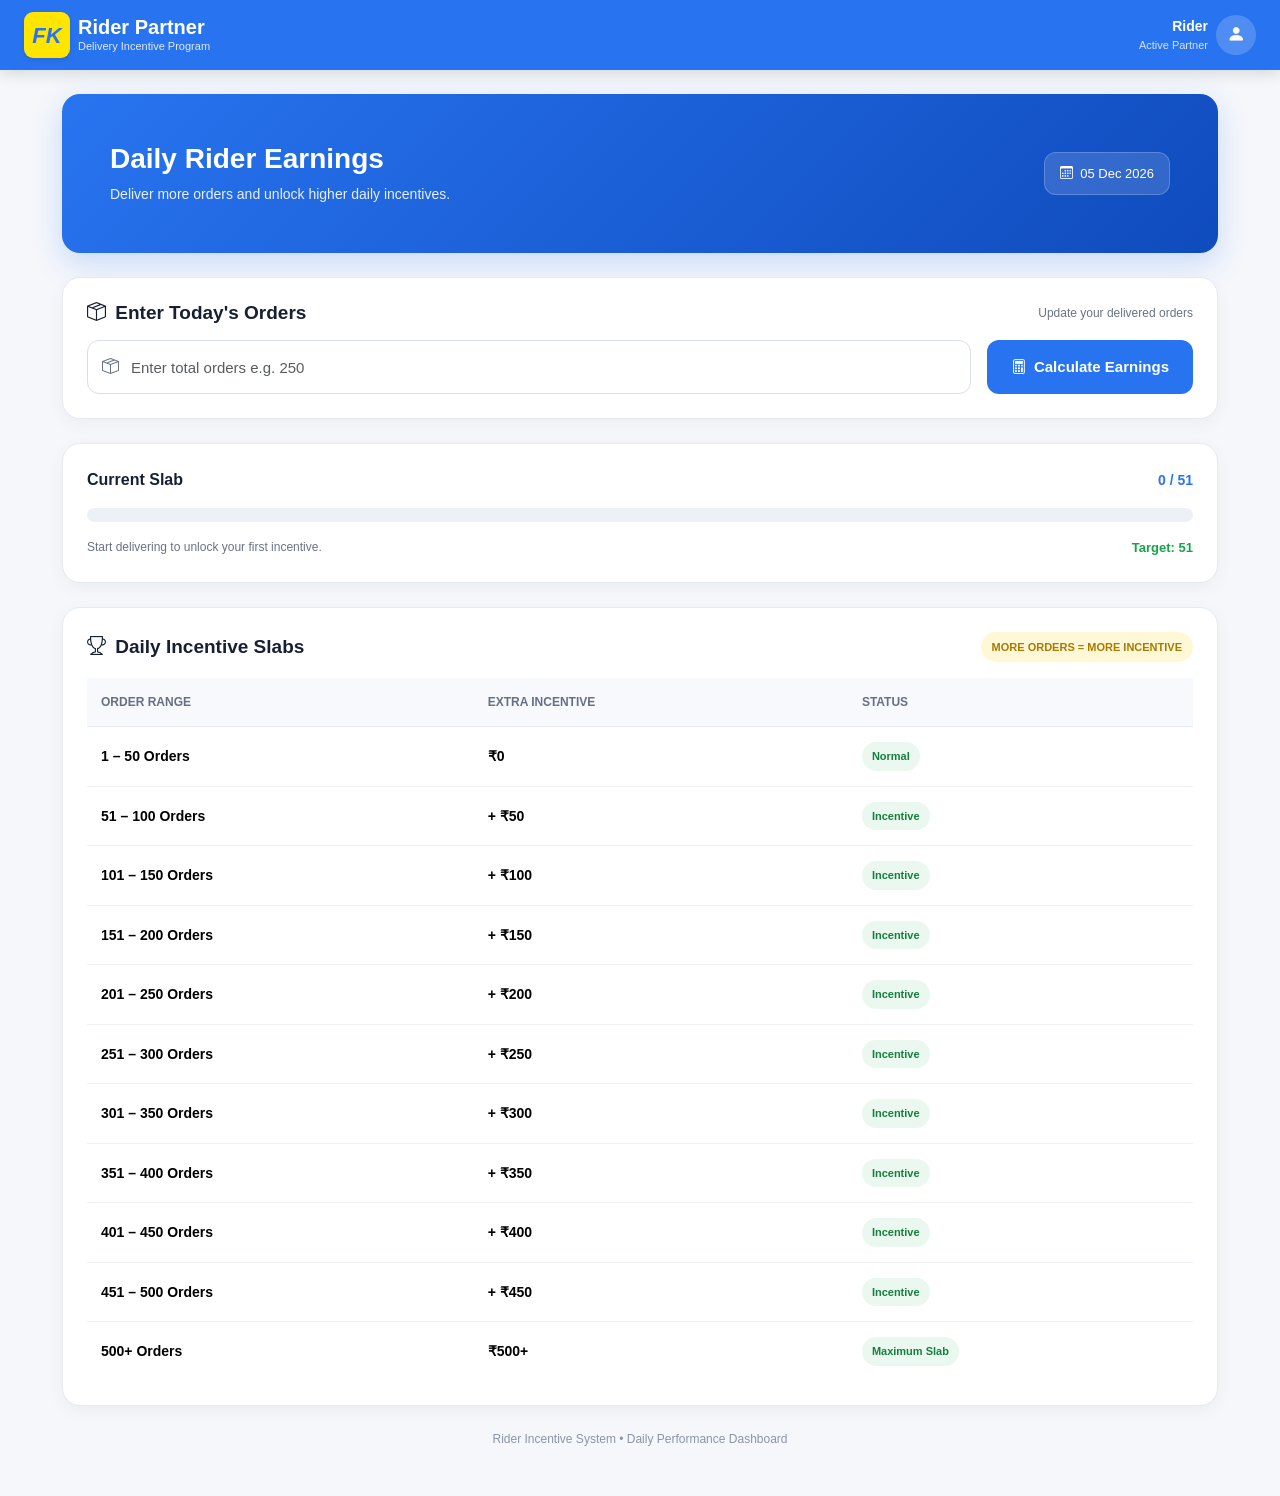
==== commit 2df42394: "sdsd" ====
--- a/flip.html
+++ b/flip.html
@@ -5,29 +5,53 @@
 
     <meta name="viewport" content="width=device-width, initial-scale=1.0" />
 
-    <title>Rider Incentive Dashboard</title>
-
-    <!-- Bootstrap 5 -->
+    <title>Flipkart Rider Incentive Dashboard</title>
+
+    <!-- =========================
+       BOOTSTRAP 5
+  ========================== -->
+
     <link href="https://cdn.jsdelivr.net/npm/bootstrap@5.3.3/dist/css/bootstrap.min.css" rel="stylesheet" />
 
-    <!-- Bootstrap Icons -->
+    <!-- =========================
+       BOOTSTRAP ICONS
+  ========================== -->
+
     <link rel="stylesheet" href="https://cdn.jsdelivr.net/npm/bootstrap-icons@1.11.3/font/bootstrap-icons.min.css" />
 
     <style>
+      /* =================================
+       ROOT
+    ================================= */
+
       :root {
         --blue: #2874f0;
         --dark-blue: #0f4bbd;
         --yellow: #ffe500;
 
-        --bg: #f5f7fb;
+        --light-blue: #eaf3ff;
+
+        --green: #16a34a;
+
         --text: #172033;
         --muted: #697386;
+
         --border: #e5e9f0;
 
-        --green: #16a34a;
+        --bg: #f5f7fb;
+      }
+
+      /* =================================
+       BODY
+    ================================= */
+
+      * {
+        box-sizing: border-box;
       }
 
       body {
+        margin: 0;
+
         background: var(--bg);
 
         color: var(--text);
@@ -35,28 +59,30 @@
         font-family: Arial, Helvetica, sans-serif;
       }
 
-      /* =========================
+      /* =================================
        NAVBAR
-    ========================== */
+    ================================= */
 
       .main-navbar {
         background: var(--blue);
 
         min-height: 70px;
 
-        box-shadow: 0 3px 12px rgba(0, 0, 0, 0.12);
-      }
+        box-shadow: 0 3px 15px rgba(0, 0, 0, 0.14);
+      }
+
+      /* LOGO */
 
       .brand-logo {
-        width: 45px;
-
-        height: 45px;
+        width: 46px;
+
+        height: 46px;
 
         background: var(--yellow);
 
         color: var(--blue);
 
-        border-radius: 8px;
+        border-radius: 9px;
 
         display: flex;
 
@@ -69,6 +95,8 @@
         font-weight: 900;
 
         font-style: italic;
+
+        box-shadow: 0 2px 5px rgba(0, 0, 0, 0.12);
       }
 
       .brand-title {
@@ -85,6 +113,8 @@
         opacity: 0.85;
       }
 
+      /* PROFILE */
+
       .profile-icon {
         width: 40px;
 
@@ -103,17 +133,29 @@
         font-size: 18px;
       }
 
-      /* =========================
-       MAIN CONTAINER
-    ========================== */
+      .profile-name {
+        font-size: 14px;
+
+        font-weight: 700;
+      }
+
+      .profile-status {
+        font-size: 11px;
+
+        opacity: 0.8;
+      }
+
+      /* =================================
+       MAIN
+    ================================= */
 
       .main-container {
         max-width: 1180px;
       }
 
-      /* =========================
+      /* =================================
        HERO
-    ========================== */
+    ================================= */
 
       .hero {
         background: linear-gradient(135deg, var(--blue), var(--dark-blue));
@@ -138,6 +180,12 @@
       }
 
       .hero-date {
+        display: inline-flex;
+
+        align-items: center;
+
+        gap: 7px;
+
         background: rgba(255, 255, 255, 0.14);
 
         border: 1px solid rgba(255, 255, 255, 0.2);
@@ -149,12 +197,12 @@
         font-size: 13px;
       }
 
-      /* =========================
+      /* =================================
        COMMON CARD
-    ========================== */
+    ================================= */
 
       .dashboard-card {
-        background: white;
+        background: #fff;
 
         border: 1px solid var(--border);
 
@@ -163,9 +211,9 @@
         box-shadow: 0 5px 18px rgba(0, 0, 0, 0.045);
       }
 
-      /* =========================
-       ORDER BOX
-    ========================== */
+      /* =================================
+       SECTION TITLE
+    ================================= */
 
       .section-title {
         font-size: 19px;
@@ -174,19 +222,43 @@
       }
 
       .section-subtitle {
+        color: var(--muted);
+
         font-size: 12px;
+      }
+
+      /* =================================
+       ORDER INPUT
+    ================================= */
+
+      .input-wrapper {
+        position: relative;
+      }
+
+      .input-icon {
+        position: absolute;
+
+        left: 15px;
+
+        top: 50%;
+
+        transform: translateY(-50%);
 
         color: var(--muted);
+
+        z-index: 5;
       }
 
       .order-input {
         height: 54px;
 
+        border: 1px solid #d9dee8;
+
         border-radius: 12px;
 
-        border-color: #d9dee8;
-
-        padding-left: 42px;
+        padding-left: 43px;
+
+        font-size: 15px;
       }
 
       .order-input:focus {
@@ -195,41 +267,31 @@
         box-shadow: 0 0 0 3px rgba(40, 116, 240, 0.1);
       }
 
-      .input-icon {
-        position: absolute;
-
-        left: 15px;
-
-        top: 50%;
-
-        transform: translateY(-50%);
-
-        color: var(--muted);
-
-        z-index: 5;
-      }
-
       .calculate-btn {
         height: 54px;
 
+        border: none;
+
+        border-radius: 12px;
+
         background: var(--blue);
 
-        border: none;
-
-        border-radius: 12px;
-
         font-size: 15px;
 
         font-weight: 700;
+
+        transition: 0.2s;
       }
 
       .calculate-btn:hover {
         background: var(--dark-blue);
-      }
-
-      /* =========================
+
+        transform: translateY(-1px);
+      }
+
+      /* =================================
        PROGRESS
-    ========================== */
+    ================================= */
 
       .progress {
         height: 14px;
@@ -237,6 +299,8 @@
         background: #edf1f7;
 
         border-radius: 30px;
+
+        overflow: hidden;
       }
 
       .progress-bar {
@@ -259,28 +323,44 @@
         color: var(--green);
 
         font-weight: 700;
-      }
-
-      /* =========================
-       SLAB TABLE
-    ========================== */
+
+        font-size: 13px;
+      }
+
+      /* =================================
+       SLAB HEADER
+    ================================= */
+
+      .slab-title {
+        font-size: 19px;
+
+        font-weight: 700;
+      }
 
       .slab-badge {
+        display: inline-flex;
+
+        align-items: center;
+
         background: #fff8d7;
 
         color: #a97900;
 
+        padding: 7px 11px;
+
+        border-radius: 20px;
+
         font-size: 11px;
 
         font-weight: 700;
-
-        padding: 7px 11px;
-
-        border-radius: 20px;
-      }
-
-      .table > :not(caption) > * > * {
-        padding: 15px 14px;
+      }
+
+      /* =================================
+       TABLE
+    ================================= */
+
+      .table {
+        margin-bottom: 0;
       }
 
       .table thead th {
@@ -290,7 +370,27 @@
 
         font-size: 12px;
 
+        font-weight: 700;
+
+        padding: 15px 14px;
+
         border-bottom: 1px solid var(--border);
+
+        white-space: nowrap;
+      }
+
+      .table tbody td {
+        padding: 15px 14px;
+
+        font-size: 14px;
+
+        vertical-align: middle;
+
+        border-bottom: 1px solid #edf0f4;
+      }
+
+      .table tbody tr:last-child td {
+        border-bottom: none;
       }
 
       .order-range {
@@ -303,6 +403,10 @@
         font-weight: 800;
       }
 
+      /* =================================
+       NORMAL STATUS BADGE
+    ================================= */
+
       .status-badge {
         display: inline-flex;
 
@@ -319,25 +423,77 @@
         font-size: 11px;
 
         font-weight: 700;
-      }
-
-      .active-row {
-        background: #edf5ff !important;
-      }
-
-      .active-row td:first-child {
-        border-left: 4px solid var(--blue);
-      }
-
-      .active-status {
-        background: var(--blue);
-
-        color: white;
-      }
-
-      /* =========================
+
+        white-space: nowrap;
+      }
+
+      /* =================================
+       ⭐ CURRENT SLAB HIGHLIGHT
+    ================================= */
+
+      #slabTable tr.active-row {
+        background: var(--light-blue) !important;
+
+        box-shadow: inset 0 0 0 1px rgba(40, 116, 240, 0.08);
+      }
+
+      #slabTable tr.active-row td {
+        background: var(--light-blue) !important;
+
+        font-weight: 700;
+      }
+
+      /* LEFT BLUE LINE */
+
+      #slabTable tr.active-row td:first-child {
+        border-left: 4px solid var(--blue) !important;
+
+        padding-left: 10px;
+      }
+
+      /* ACTIVE ORDER */
+
+      #slabTable tr.active-row .order-range {
+        color: #172033;
+
+        font-weight: 800;
+      }
+
+      /* ACTIVE INCENTIVE */
+
+      #slabTable tr.active-row .incentive {
+        color: var(--green);
+
+        font-weight: 900;
+      }
+
+      /* ACTIVE BADGE */
+
+      #slabTable .active-status {
+        background: var(--blue) !important;
+
+        color: white !important;
+
+        padding: 6px 11px;
+
+        border-radius: 20px;
+
+        font-size: 11px;
+
+        font-weight: 700;
+
+        display: inline-flex;
+
+        align-items: center;
+
+        white-space: nowrap;
+
+        box-shadow: 0 3px 8px rgba(40, 116, 240, 0.22);
+      }
+
+      /* =================================
        FOOTER
-    ========================== */
+    ================================= */
 
       .footer {
         color: #8b95a7;
@@ -345,9 +501,9 @@
         font-size: 12px;
       }
 
-      /* =========================
+      /* =================================
        MOBILE
-    ========================== */
+    ================================= */
 
       @media (max-width: 767px) {
         .main-navbar {
@@ -358,24 +514,32 @@
           width: 40px;
 
           height: 40px;
+
+          font-size: 19px;
         }
 
         .brand-title {
           font-size: 16px;
         }
 
+        .brand-subtitle {
+          font-size: 10px;
+        }
+
         .profile-text {
           display: none;
         }
 
+        .hero {
+          border-radius: 15px;
+        }
+
         .hero h1 {
           font-size: 23px;
         }
 
-        .hero-date {
-          display: inline-block;
-
-          margin-top: 15px;
+        .hero p {
+          font-size: 13px;
         }
 
         .dashboard-card {
@@ -383,19 +547,25 @@
         }
 
         .table {
-          min-width: 600px;
+          min-width: 650px;
+        }
+
+        .calculate-btn {
+          width: 100%;
         }
       }
     </style>
   </head>
 
   <body>
-    <!-- =====================================
+    <!-- ==================================================
      NAVBAR
-===================================== -->
+================================================== -->
 
     <nav class="navbar main-navbar">
       <div class="container-fluid px-3 px-md-4">
+        <!-- BRAND -->
+
         <div class="d-flex align-items-center gap-2">
           <div class="brand-logo">FK</div>
 
@@ -406,11 +576,13 @@
           </div>
         </div>
 
+        <!-- PROFILE -->
+
         <div class="d-flex align-items-center gap-2">
           <div class="profile-text text-end text-white">
-            <strong class="d-block"> Rider </strong>
-
-            <small class="opacity-75"> Active Partner </small>
+            <div class="profile-name">Rider</div>
+
+            <div class="profile-status">Active Partner</div>
           </div>
 
           <div class="profile-icon text-white">
@@ -420,14 +592,14 @@
       </div>
     </nav>
 
-    <!-- =====================================
+    <!-- ==================================================
      MAIN
-===================================== -->
+================================================== -->
 
     <main class="container main-container py-4">
-      <!-- =================================
+      <!-- ==================================================
        HERO
-  ================================== -->
+  ================================================== -->
 
       <section class="hero p-4 p-md-5 mb-4">
         <div class="row align-items-center g-3">
@@ -439,7 +611,7 @@
 
           <div class="col-md-4 text-md-end">
             <div class="hero-date">
-              <i class="bi bi-calendar3 me-1"></i>
+              <i class="bi bi-calendar3"></i>
 
               <span id="todayDate"></span>
             </div>
@@ -447,12 +619,12 @@
         </div>
       </section>
 
-      <!-- =================================
+      <!-- ==================================================
        ORDER INPUT
-  ================================== -->
+  ================================================== -->
 
       <section class="dashboard-card p-3 p-md-4 mb-4">
-        <div class="d-flex flex-column flex-md-row justify-content-between gap-2 mb-3">
+        <div class="d-flex flex-column flex-md-row justify-content-between align-items-md-center gap-2 mb-3">
           <h2 class="section-title mb-0">
             <i class="bi bi-box-seam me-1"></i>
 
@@ -463,16 +635,20 @@
         </div>
 
         <div class="row g-3">
+          <!-- INPUT -->
+
           <div class="col-md">
-            <div class="position-relative">
+            <div class="input-wrapper">
               <i class="bi bi-box-seam input-icon"></i>
 
               <input type="number" id="orderInput" min="0" class="form-control order-input" placeholder="Enter total orders e.g. 250" />
             </div>
           </div>
 
+          <!-- BUTTON -->
+
           <div class="col-md-auto">
-            <button class="btn btn-primary calculate-btn px-4 w-100" onclick="calculateEarning()">
+            <button type="button" class="btn btn-primary calculate-btn px-4" onclick="calculateEarning()">
               <i class="bi bi-calculator me-1"></i>
 
               Calculate Earnings
@@ -481,9 +657,9 @@
         </div>
       </section>
 
-      <!-- =================================
+      <!-- ==================================================
        PROGRESS
-  ================================== -->
+  ================================================== -->
 
       <section class="dashboard-card p-3 p-md-4 mb-4">
         <div class="d-flex justify-content-between align-items-center mb-3">
@@ -492,6 +668,8 @@
           <span class="progress-number" id="progressText"> 0 / 51 </span>
         </div>
 
+        <!-- PROGRESS BAR -->
+
         <div class="progress">
           <div id="progressFill" class="progress-bar" role="progressbar" style="width: 0%"></div>
         </div>
@@ -503,13 +681,15 @@
         </div>
       </section>
 
-      <!-- =================================
-       SLAB TABLE
-  ================================== -->
+      <!-- ==================================================
+       DAILY INCENTIVE SLABS
+  ================================================== -->
 
       <section class="dashboard-card p-3 p-md-4">
+        <!-- HEADER -->
+
         <div class="d-flex flex-column flex-md-row justify-content-between align-items-md-center gap-2 mb-3">
-          <h2 class="section-title mb-0">
+          <h2 class="slab-title mb-0">
             <i class="bi bi-trophy me-1"></i>
 
             Daily Incentive Slabs
@@ -518,8 +698,10 @@
           <span class="slab-badge"> MORE ORDERS = MORE INCENTIVE </span>
         </div>
 
+        <!-- TABLE -->
+
         <div class="table-responsive">
-          <table class="table align-middle mb-0">
+          <table class="table align-middle">
             <thead>
               <tr>
                 <th>ORDER RANGE</th>
@@ -531,6 +713,8 @@
             </thead>
 
             <tbody id="slabTable">
+              <!-- 1 - 50 -->
+
               <tr data-min="1" data-max="50">
                 <td class="order-range">1 – 50 Orders</td>
 
@@ -541,6 +725,8 @@
                 </td>
               </tr>
 
+              <!-- 51 - 100 -->
+
               <tr data-min="51" data-max="100">
                 <td class="order-range">51 – 100 Orders</td>
 
@@ -551,6 +737,8 @@
                 </td>
               </tr>
 
+              <!-- 101 - 150 -->
+
               <tr data-min="101" data-max="150">
                 <td class="order-range">101 – 150 Orders</td>
 
@@ -561,6 +749,8 @@
                 </td>
               </tr>
 
+              <!-- 151 - 200 -->
+
               <tr data-min="151" data-max="200">
                 <td class="order-range">151 – 200 Orders</td>
 
@@ -571,6 +761,8 @@
                 </td>
               </tr>
 
+              <!-- 201 - 250 -->
+
               <tr data-min="201" data-max="250">
                 <td class="order-range">201 – 250 Orders</td>
 
@@ -581,6 +773,8 @@
                 </td>
               </tr>
 
+              <!-- 251 - 300 -->
+
               <tr data-min="251" data-max="300">
                 <td class="order-range">251 – 300 Orders</td>
 
@@ -591,6 +785,8 @@
                 </td>
               </tr>
 
+              <!-- 301 - 350 -->
+
               <tr data-min="301" data-max="350">
                 <td class="order-range">301 – 350 Orders</td>
 
@@ -601,6 +797,8 @@
                 </td>
               </tr>
 
+              <!-- 351 - 400 -->
+
               <tr data-min="351" data-max="400">
                 <td class="order-range">351 – 400 Orders</td>
 
@@ -611,6 +809,8 @@
                 </td>
               </tr>
 
+              <!-- 401 - 450 -->
+
               <tr data-min="401" data-max="450">
                 <td class="order-range">401 – 450 Orders</td>
 
@@ -621,6 +821,8 @@
                 </td>
               </tr>
 
+              <!-- 451 - 500 -->
+
               <tr data-min="451" data-max="500">
                 <td class="order-range">451 – 500 Orders</td>
 
@@ -631,10 +833,12 @@
                 </td>
               </tr>
 
+              <!-- 500+ -->
+
               <tr data-min="501" data-max="999999">
                 <td class="order-range">500+ Orders</td>
 
-                <td class="incentive">₹500+</td>
+                <td class="incentive" id="maximumIncentive">₹500+</td>
 
                 <td>
                   <span class="status-badge"> Maximum Slab </span>
@@ -645,34 +849,50 @@
         </div>
       </section>
 
-      <!-- FOOTER -->
+      <!-- ==================================================
+       FOOTER
+  ================================================== -->
 
       <div class="footer text-center py-4">Rider Incentive System • Daily Performance Dashboard</div>
     </main>
 
-    <!-- =====================================
+    <!-- ==================================================
      JAVASCRIPT
-===================================== -->
+================================================== -->
 
     <script>
-      /* =========================
-   DATE
-========================= */
-
-      const date = new Date();
-
-      document.getElementById("todayDate").innerText = date.toLocaleDateString("en-IN", {
+      /* =================================
+   TODAY DATE
+================================= */
+
+      const today = new Date();
+
+      document.getElementById("todayDate").innerText = today.toLocaleDateString("en-IN", {
         day: "2-digit",
         month: "short",
         year: "numeric",
       });
 
-      /* =========================
+      /* =================================
    CALCULATE EARNING
-========================= */
+================================= */
 
       function calculateEarning() {
-        let orders = parseInt(document.getElementById("orderInput").value) || 0;
+        const input = document.getElementById("orderInput");
+
+        let orders = parseInt(input.value);
+
+        /* INVALID */
+
+        if (isNaN(orders) || orders < 0) {
+          orders = 0;
+
+          input.value = "";
+        }
+
+        /* =================================
+     SLAB VARIABLES
+  ================================= */
 
         let incentive = 0;
 
@@ -680,9 +900,9 @@
 
         let slabName = "1 – 50 Orders";
 
-        /* =========================
-     SLABS
-  ========================== */
+        /* =================================
+     SLAB CALCULATION
+  ================================= */
 
         if (orders >= 501) {
           incentive = 500 + Math.floor((orders - 500) / 50) * 50;
@@ -752,9 +972,9 @@
           slabName = "1 – 50 Orders";
         }
 
-        /* =========================
-     UPDATE PROGRESS
-  ========================== */
+        /* =================================
+     PROGRESS
+  ================================= */
 
         let previousTarget = nextTarget - 50;
 
@@ -776,6 +996,10 @@
           progress = 0;
         }
 
+        /* =================================
+     UPDATE PROGRESS
+  ================================= */
+
         document.getElementById("progressFill").style.width = progress + "%";
 
         document.getElementById("slabName").innerText = slabName;
@@ -784,67 +1008,111 @@
 
         document.getElementById("remainingText").innerText = "Target: " + nextTarget;
 
-        /* =========================
+        /* =================================
      NEXT TARGET MESSAGE
-  ========================== */
+  ================================= */
 
         if (orders >= 500) {
-          document.getElementById("nextTarget").innerText = "🔥 Excellent performance! Keep delivering.";
+          document.getElementById("nextTarget").innerText = "🔥 Excellent performance! Keep delivering and increase your incentive.";
         } else if (orders > 0) {
-          let remaining = nextTarget - orders;
+          const remaining = nextTarget - orders;
 
           document.getElementById("nextTarget").innerText = "🎯 Only " + remaining + " more orders to reach the next slab.";
         } else {
           document.getElementById("nextTarget").innerText = "Start delivering to unlock your first incentive.";
         }
 
-        /* =========================
-     ACTIVE SLAB
-  ========================== */
+        /* =================================
+     UPDATE 500+ INCENTIVE
+  ================================= */
+
+        if (orders >= 501) {
+          document.getElementById("maximumIncentive").innerText = "₹" + incentive + "+";
+        } else {
+          document.getElementById("maximumIncentive").innerText = "₹500+";
+        }
+
+        /* =================================
+     RESET ALL ROWS
+  ================================= */
 
         const rows = document.querySelectorAll("#slabTable tr");
 
         rows.forEach(function (row) {
+          /* Remove active */
+
           row.classList.remove("active-row");
 
+          /* Badge */
+
           const badge = row.querySelector(".status-badge");
 
           badge.classList.remove("active-status");
 
+          /* Get minimum */
+
           const min = parseInt(row.dataset.min);
 
-          const max = parseInt(row.dataset.max);
-
-          if (orders >= min && orders <= max) {
-            row.classList.add("active-row");
-
-            badge.classList.add("active-status");
-
-            badge.innerText = "✓ Current Slab";
+          /* Normal badge */
+
+          if (min === 1) {
+            badge.innerText = "Normal";
+          } else if (min === 501) {
+            badge.innerText = "Maximum Slab";
           } else {
-            if (min === 1) {
-              badge.innerText = "Normal";
-            } else if (min === 501) {
-              badge.innerText = "Maximum Slab";
-            } else {
-              badge.innerText = "Incentive";
-            }
+            badge.innerText = "Incentive";
           }
         });
-      }
-
-      /* =========================
+
+        /* =================================
+     ⭐ HIGHLIGHT CURRENT SLAB
+  ================================= */
+
+        rows.forEach(function (row) {
+          const min = parseInt(row.dataset.min);
+
+          const max = parseInt(row.dataset.max);
+
+          if (orders >= min && orders <= max) {
+            /* ACTIVE ROW */
+
+            row.classList.add("active-row");
+
+            /* ACTIVE BADGE */
+
+            const badge = row.querySelector(".status-badge");
+
+            badge.classList.add("active-status");
+
+            badge.innerText = "✓ Current Slab";
+          }
+        });
+      }
+
+      /* =================================
    ENTER KEY
-========================= */
-
-      document.getElementById("orderInput").addEventListener("keypress", function (event) {
+================================= */
+
+      document.getElementById("orderInput").addEventListener("keydown", function (event) {
         if (event.key === "Enter") {
           calculateEarning();
         }
       });
+
+      /* =================================
+   INPUT VALIDATION
+================================= */
+
+      document.getElementById("orderInput").addEventListener("input", function () {
+        if (this.value < 0) {
+          this.value = 0;
+        }
+      });
     </script>
 
-    <!-- Bootstrap JS -->
+    <!-- ==================================================
+     BOOTSTRAP JS
+================================================== -->
 
     <script src="https://cdn.jsdelivr.net/npm/bootstrap@5.3.3/dist/js/bootstrap.bundle.min.js"></script>
   </body>
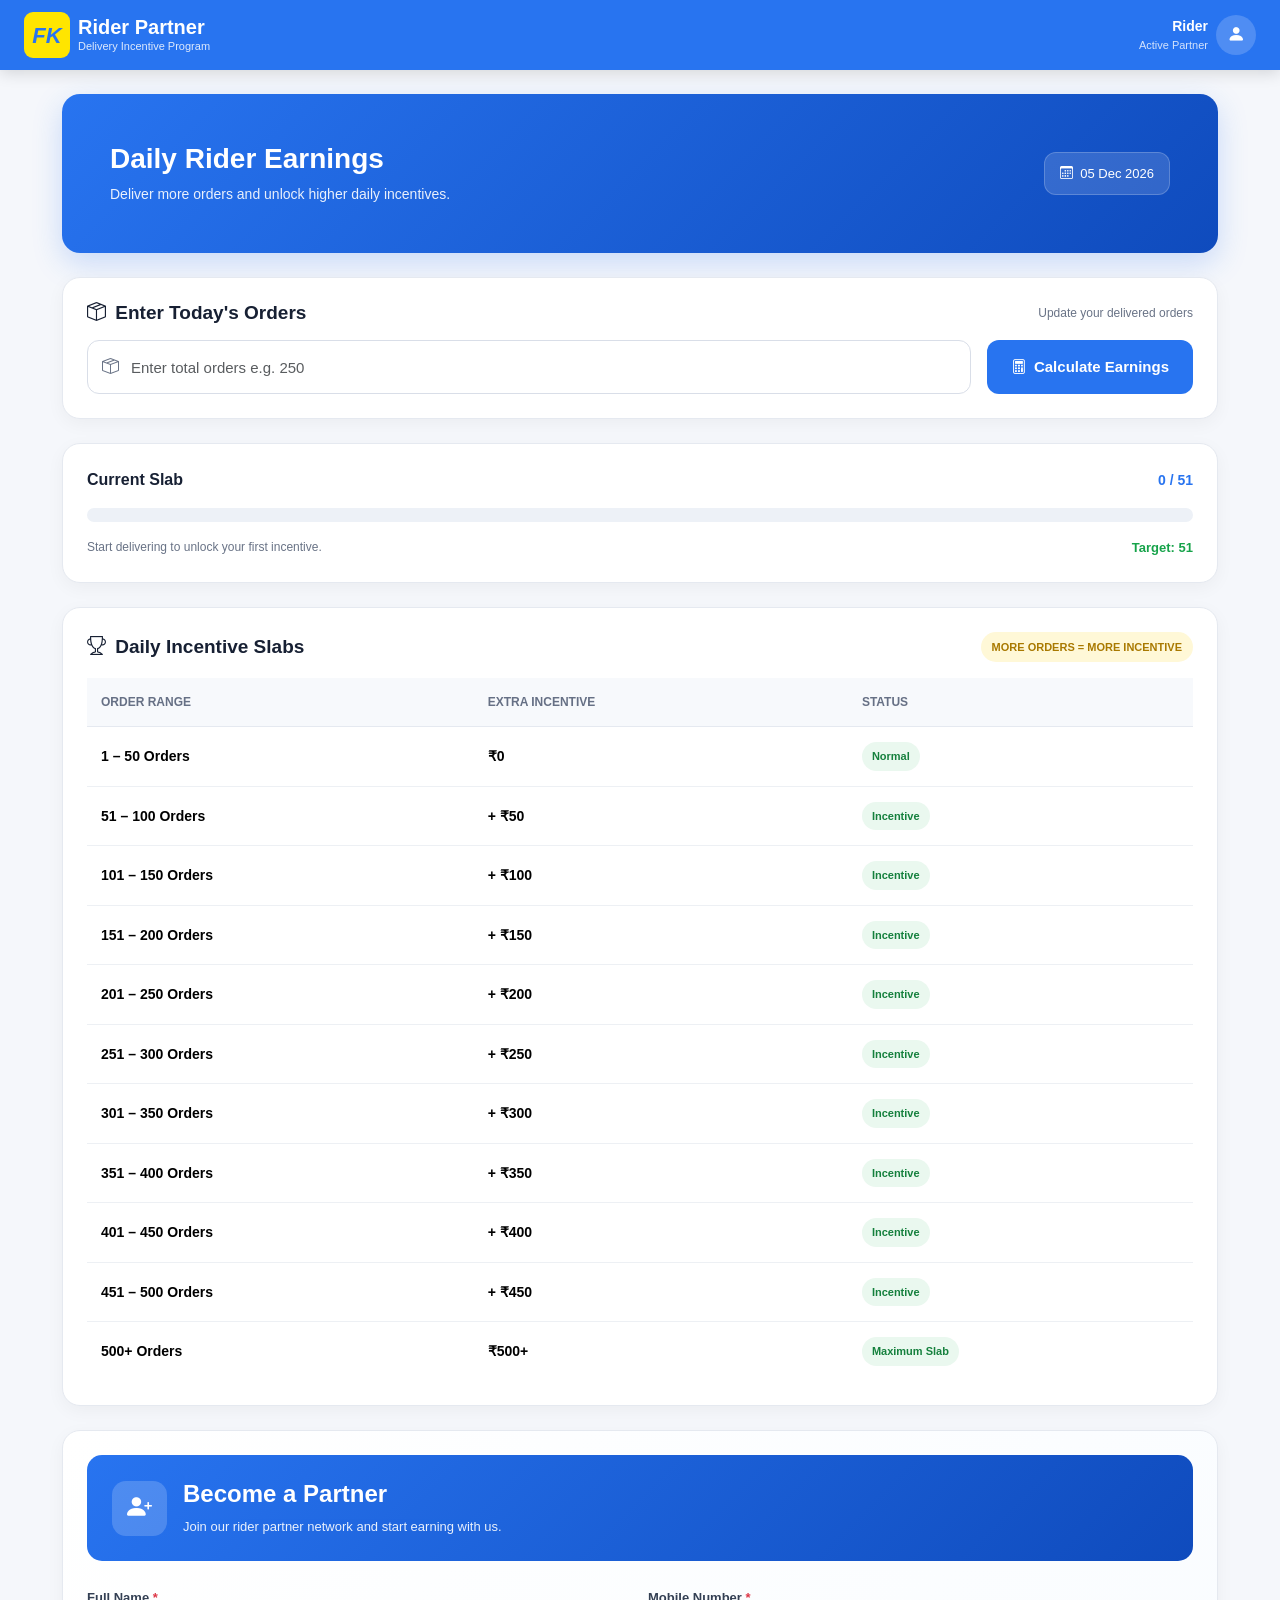
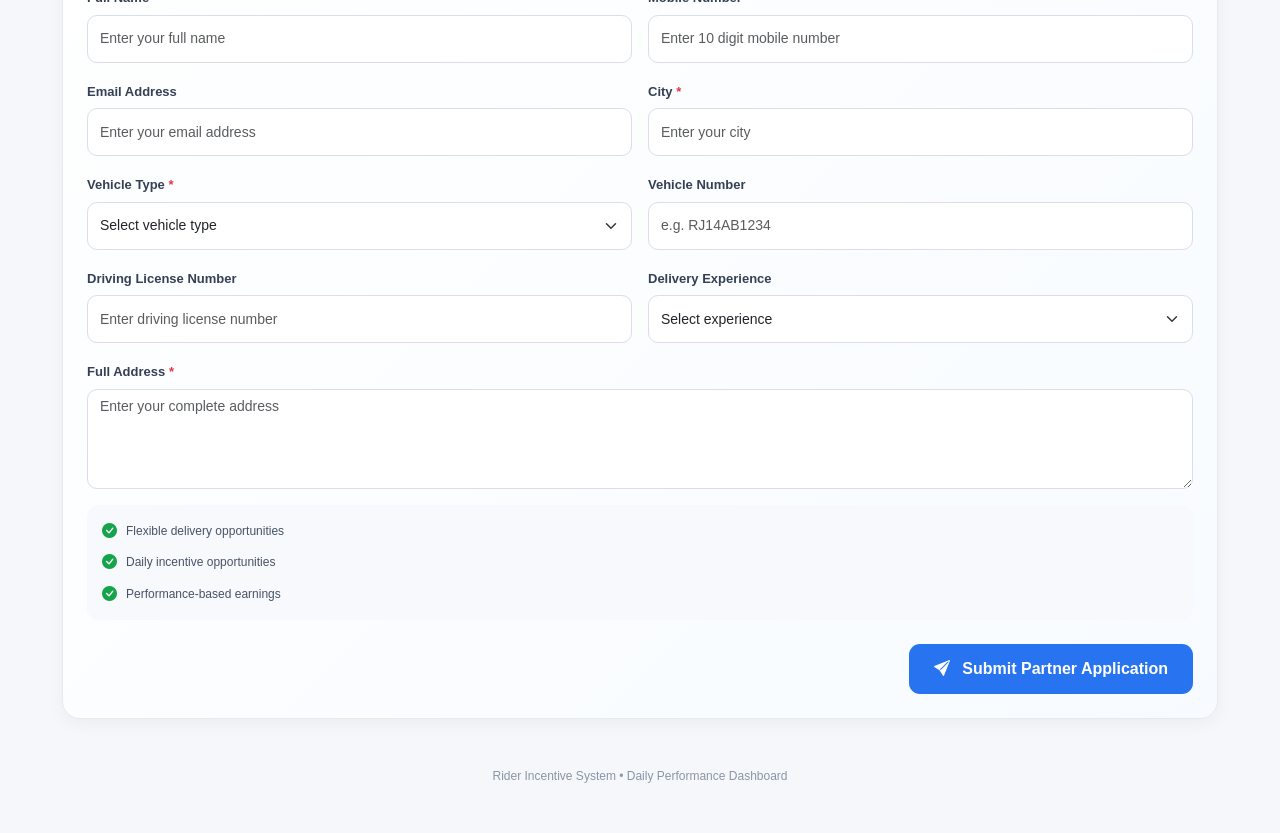
==== commit 5bc6e197: "sdsd'" ====
--- a/flip.html
+++ b/flip.html
@@ -2,48 +2,28 @@
 <html lang="en">
   <head>
     <meta charset="UTF-8" />
-
     <meta name="viewport" content="width=device-width, initial-scale=1.0" />
 
     <title>Flipkart Rider Incentive Dashboard</title>
 
-    <!-- =========================
-       BOOTSTRAP 5
-  ========================== -->
-
+    <!-- Bootstrap 5 -->
     <link href="https://cdn.jsdelivr.net/npm/bootstrap@5.3.3/dist/css/bootstrap.min.css" rel="stylesheet" />
 
-    <!-- =========================
-       BOOTSTRAP ICONS
-  ========================== -->
-
+    <!-- Bootstrap Icons -->
     <link rel="stylesheet" href="https://cdn.jsdelivr.net/npm/bootstrap-icons@1.11.3/font/bootstrap-icons.min.css" />
 
     <style>
-      /* =================================
-       ROOT
-    ================================= */
-
       :root {
         --blue: #2874f0;
         --dark-blue: #0f4bbd;
         --yellow: #ffe500;
-
         --light-blue: #eaf3ff;
-
         --green: #16a34a;
-
         --text: #172033;
         --muted: #697386;
-
         --border: #e5e9f0;
-
         --bg: #f5f7fb;
       }
-
-      /* =================================
-       BODY
-    ================================= */
 
       * {
         box-sizing: border-box;
@@ -51,185 +31,131 @@
 
       body {
         margin: 0;
-
         background: var(--bg);
-
         color: var(--text);
-
         font-family: Arial, Helvetica, sans-serif;
       }
 
-      /* =================================
-       NAVBAR
-    ================================= */
+      /* =========================
+         NAVBAR
+      ========================= */
 
       .main-navbar {
         background: var(--blue);
-
         min-height: 70px;
-
         box-shadow: 0 3px 15px rgba(0, 0, 0, 0.14);
       }
-
-      /* LOGO */
 
       .brand-logo {
         width: 46px;
-
         height: 46px;
-
         background: var(--yellow);
-
         color: var(--blue);
-
         border-radius: 9px;
-
         display: flex;
-
         align-items: center;
-
         justify-content: center;
-
         font-size: 22px;
-
         font-weight: 900;
-
         font-style: italic;
-
-        box-shadow: 0 2px 5px rgba(0, 0, 0, 0.12);
       }
 
       .brand-title {
         font-size: 20px;
-
-        font-weight: 700;
-
+        font-weight: 700;
         line-height: 22px;
       }
 
       .brand-subtitle {
         font-size: 11px;
-
         opacity: 0.85;
       }
-
-      /* PROFILE */
 
       .profile-icon {
         width: 40px;
-
         height: 40px;
-
         border-radius: 50%;
-
         background: rgba(255, 255, 255, 0.18);
-
         display: flex;
-
         align-items: center;
-
         justify-content: center;
-
         font-size: 18px;
       }
 
       .profile-name {
         font-size: 14px;
-
         font-weight: 700;
       }
 
       .profile-status {
         font-size: 11px;
-
         opacity: 0.8;
       }
 
-      /* =================================
-       MAIN
-    ================================= */
+      /* =========================
+         MAIN
+      ========================= */
 
       .main-container {
         max-width: 1180px;
       }
 
-      /* =================================
-       HERO
-    ================================= */
+      /* =========================
+         HERO
+      ========================= */
 
       .hero {
         background: linear-gradient(135deg, var(--blue), var(--dark-blue));
-
         border-radius: 18px;
-
         color: white;
-
         box-shadow: 0 10px 30px rgba(40, 116, 240, 0.22);
       }
 
       .hero h1 {
         font-size: 28px;
-
         font-weight: 700;
       }
 
       .hero p {
         font-size: 14px;
-
         opacity: 0.9;
       }
 
       .hero-date {
         display: inline-flex;
-
         align-items: center;
-
         gap: 7px;
-
         background: rgba(255, 255, 255, 0.14);
-
         border: 1px solid rgba(255, 255, 255, 0.2);
-
         border-radius: 12px;
-
         padding: 11px 15px;
-
         font-size: 13px;
       }
 
-      /* =================================
-       COMMON CARD
-    ================================= */
+      /* =========================
+         COMMON CARD
+      ========================= */
 
       .dashboard-card {
         background: #fff;
-
         border: 1px solid var(--border);
-
         border-radius: 18px;
-
         box-shadow: 0 5px 18px rgba(0, 0, 0, 0.045);
       }
-
-      /* =================================
-       SECTION TITLE
-    ================================= */
 
       .section-title {
         font-size: 19px;
-
         font-weight: 700;
       }
 
       .section-subtitle {
         color: var(--muted);
-
         font-size: 12px;
       }
 
-      /* =================================
-       ORDER INPUT
-    ================================= */
+      /* =========================
+         ORDER INPUT
+      ========================= */
 
       .input-wrapper {
         position: relative;
@@ -237,127 +163,89 @@
 
       .input-icon {
         position: absolute;
-
         left: 15px;
-
         top: 50%;
-
         transform: translateY(-50%);
-
         color: var(--muted);
-
         z-index: 5;
       }
 
       .order-input {
         height: 54px;
-
         border: 1px solid #d9dee8;
-
         border-radius: 12px;
-
         padding-left: 43px;
-
         font-size: 15px;
       }
 
       .order-input:focus {
         border-color: var(--blue);
-
         box-shadow: 0 0 0 3px rgba(40, 116, 240, 0.1);
       }
 
       .calculate-btn {
         height: 54px;
-
         border: none;
-
         border-radius: 12px;
-
         background: var(--blue);
-
         font-size: 15px;
-
-        font-weight: 700;
-
+        font-weight: 700;
         transition: 0.2s;
       }
 
       .calculate-btn:hover {
         background: var(--dark-blue);
-
         transform: translateY(-1px);
       }
 
-      /* =================================
-       PROGRESS
-    ================================= */
+      /* =========================
+         PROGRESS
+      ========================= */
 
       .progress {
         height: 14px;
-
         background: #edf1f7;
-
         border-radius: 30px;
-
         overflow: hidden;
       }
 
       .progress-bar {
         background: linear-gradient(90deg, var(--blue), #43a5ff);
-
         border-radius: 30px;
-
         transition: width 0.5s ease;
       }
 
       .progress-number {
         color: var(--blue);
-
         font-size: 14px;
-
         font-weight: 700;
       }
 
       .target {
         color: var(--green);
-
-        font-weight: 700;
-
+        font-weight: 700;
         font-size: 13px;
       }
 
-      /* =================================
-       SLAB HEADER
-    ================================= */
+      /* =========================
+         SLAB
+      ========================= */
 
       .slab-title {
         font-size: 19px;
-
         font-weight: 700;
       }
 
       .slab-badge {
         display: inline-flex;
-
         align-items: center;
-
         background: #fff8d7;
-
         color: #a97900;
-
         padding: 7px 11px;
-
         border-radius: 20px;
-
         font-size: 11px;
-
-        font-weight: 700;
-      }
-
-      /* =================================
-       TABLE
-    ================================= */
+        font-weight: 700;
+      }
 
       .table {
         margin-bottom: 0;
@@ -365,27 +253,18 @@
 
       .table thead th {
         background: #f7f9fc;
-
         color: #667085;
-
         font-size: 12px;
-
-        font-weight: 700;
-
+        font-weight: 700;
         padding: 15px 14px;
-
         border-bottom: 1px solid var(--border);
-
         white-space: nowrap;
       }
 
       .table tbody td {
         padding: 15px 14px;
-
         font-size: 14px;
-
         vertical-align: middle;
-
         border-bottom: 1px solid #edf0f4;
       }
 
@@ -399,111 +278,178 @@
 
       .incentive {
         color: var(--green);
-
         font-weight: 800;
       }
-
-      /* =================================
-       NORMAL STATUS BADGE
-    ================================= */
 
       .status-badge {
         display: inline-flex;
-
         align-items: center;
-
         padding: 6px 10px;
-
         border-radius: 20px;
-
         background: #eaf8ef;
-
         color: #15803d;
-
         font-size: 11px;
-
-        font-weight: 700;
-
+        font-weight: 700;
         white-space: nowrap;
       }
-
-      /* =================================
-       ⭐ CURRENT SLAB HIGHLIGHT
-    ================================= */
 
       #slabTable tr.active-row {
         background: var(--light-blue) !important;
-
         box-shadow: inset 0 0 0 1px rgba(40, 116, 240, 0.08);
       }
 
       #slabTable tr.active-row td {
         background: var(--light-blue) !important;
-
-        font-weight: 700;
-      }
-
-      /* LEFT BLUE LINE */
+        font-weight: 700;
+      }
 
       #slabTable tr.active-row td:first-child {
         border-left: 4px solid var(--blue) !important;
-
         padding-left: 10px;
       }
-
-      /* ACTIVE ORDER */
 
       #slabTable tr.active-row .order-range {
         color: #172033;
-
         font-weight: 800;
       }
-
-      /* ACTIVE INCENTIVE */
 
       #slabTable tr.active-row .incentive {
         color: var(--green);
-
         font-weight: 900;
       }
-
-      /* ACTIVE BADGE */
 
       #slabTable .active-status {
         background: var(--blue) !important;
-
         color: white !important;
-
         padding: 6px 11px;
-
         border-radius: 20px;
-
         font-size: 11px;
-
-        font-weight: 700;
-
+        font-weight: 700;
         display: inline-flex;
-
         align-items: center;
-
         white-space: nowrap;
-
         box-shadow: 0 3px 8px rgba(40, 116, 240, 0.22);
       }
 
-      /* =================================
-       FOOTER
-    ================================= */
+      /* =========================
+         BECOME A PARTNER
+      ========================= */
+
+      .partner-section {
+        position: relative;
+        overflow: hidden;
+        background: linear-gradient(135deg, #ffffff, #f7fbff);
+      }
+
+      .partner-header {
+        background: linear-gradient(135deg, var(--blue), var(--dark-blue));
+        color: #fff;
+        border-radius: 15px;
+        padding: 25px;
+      }
+
+      .partner-header h2 {
+        font-size: 24px;
+        font-weight: 700;
+        margin-bottom: 8px;
+      }
+
+      .partner-header p {
+        margin: 0;
+        font-size: 13px;
+        opacity: 0.9;
+      }
+
+      .partner-icon {
+        width: 55px;
+        height: 55px;
+        border-radius: 14px;
+        background: rgba(255, 255, 255, 0.18);
+        display: flex;
+        align-items: center;
+        justify-content: center;
+        font-size: 25px;
+        flex-shrink: 0;
+      }
+
+      .form-label {
+        font-size: 13px;
+        font-weight: 700;
+        color: #344054;
+        margin-bottom: 7px;
+      }
+
+      .partner-form .form-control,
+      .partner-form .form-select {
+        min-height: 48px;
+        border: 1px solid #d9dee8;
+        border-radius: 10px;
+        font-size: 14px;
+      }
+
+      .partner-form textarea.form-control {
+        min-height: 100px;
+        resize: vertical;
+      }
+
+      .partner-form .form-control:focus,
+      .partner-form .form-select:focus {
+        border-color: var(--blue);
+        box-shadow: 0 0 0 3px rgba(40, 116, 240, 0.1);
+      }
+
+      .partner-submit {
+        min-height: 50px;
+        border: none;
+        border-radius: 11px;
+        background: var(--blue);
+        color: white;
+        font-weight: 700;
+        padding: 0 25px;
+        transition: 0.2s;
+      }
+
+      .partner-submit:hover {
+        background: var(--dark-blue);
+        transform: translateY(-1px);
+      }
+
+      .partner-benefits {
+        background: #f7f9fc;
+        border-radius: 12px;
+        padding: 15px;
+      }
+
+      .benefit-item {
+        display: flex;
+        align-items: center;
+        gap: 9px;
+        font-size: 12px;
+        color: #475467;
+        margin-bottom: 9px;
+      }
+
+      .benefit-item:last-child {
+        margin-bottom: 0;
+      }
+
+      .benefit-item i {
+        color: var(--green);
+        font-size: 15px;
+      }
+
+      /* =========================
+         FOOTER
+      ========================= */
 
       .footer {
         color: #8b95a7;
-
         font-size: 12px;
       }
 
-      /* =================================
-       MOBILE
-    ================================= */
+      /* =========================
+         MOBILE
+      ========================= */
 
       @media (max-width: 767px) {
         .main-navbar {
@@ -512,9 +458,7 @@
 
         .brand-logo {
           width: 40px;
-
           height: 40px;
-
           font-size: 19px;
         }
 
@@ -553,35 +497,43 @@
         .calculate-btn {
           width: 100%;
         }
+
+        .partner-header {
+          padding: 20px;
+        }
+
+        .partner-header h2 {
+          font-size: 20px;
+        }
+
+        .partner-icon {
+          width: 48px;
+          height: 48px;
+          font-size: 21px;
+        }
       }
     </style>
   </head>
 
   <body>
-    <!-- ==================================================
-     NAVBAR
-================================================== -->
+    <!-- =========================
+         NAVBAR
+    ========================= -->
 
     <nav class="navbar main-navbar">
       <div class="container-fluid px-3 px-md-4">
-        <!-- BRAND -->
-
         <div class="d-flex align-items-center gap-2">
           <div class="brand-logo">FK</div>
 
           <div class="text-white">
             <div class="brand-title">Rider Partner</div>
-
             <div class="brand-subtitle">Delivery Incentive Program</div>
           </div>
         </div>
 
-        <!-- PROFILE -->
-
         <div class="d-flex align-items-center gap-2">
           <div class="profile-text text-end text-white">
             <div class="profile-name">Rider</div>
-
             <div class="profile-status">Active Partner</div>
           </div>
 
@@ -592,14 +544,12 @@
       </div>
     </nav>
 
-    <!-- ==================================================
-     MAIN
-================================================== -->
+    <!-- =========================
+         MAIN
+    ========================= -->
 
     <main class="container main-container py-4">
-      <!-- ==================================================
-       HERO
-  ================================================== -->
+      <!-- HERO -->
 
       <section class="hero p-4 p-md-5 mb-4">
         <div class="row align-items-center g-3">
@@ -619,9 +569,9 @@
         </div>
       </section>
 
-      <!-- ==================================================
-       ORDER INPUT
-  ================================================== -->
+      <!-- =========================
+           ORDER INPUT
+      ========================= -->
 
       <section class="dashboard-card p-3 p-md-4 mb-4">
         <div class="d-flex flex-column flex-md-row justify-content-between align-items-md-center gap-2 mb-3">
@@ -635,8 +585,6 @@
         </div>
 
         <div class="row g-3">
-          <!-- INPUT -->
-
           <div class="col-md">
             <div class="input-wrapper">
               <i class="bi bi-box-seam input-icon"></i>
@@ -644,8 +592,6 @@
               <input type="number" id="orderInput" min="0" class="form-control order-input" placeholder="Enter total orders e.g. 250" />
             </div>
           </div>
-
-          <!-- BUTTON -->
 
           <div class="col-md-auto">
             <button type="button" class="btn btn-primary calculate-btn px-4" onclick="calculateEarning()">
@@ -657,9 +603,9 @@
         </div>
       </section>
 
-      <!-- ==================================================
-       PROGRESS
-  ================================================== -->
+      <!-- =========================
+           PROGRESS
+      ========================= -->
 
       <section class="dashboard-card p-3 p-md-4 mb-4">
         <div class="d-flex justify-content-between align-items-center mb-3">
@@ -668,8 +614,6 @@
           <span class="progress-number" id="progressText"> 0 / 51 </span>
         </div>
 
-        <!-- PROGRESS BAR -->
-
         <div class="progress">
           <div id="progressFill" class="progress-bar" role="progressbar" style="width: 0%"></div>
         </div>
@@ -681,13 +625,11 @@
         </div>
       </section>
 
-      <!-- ==================================================
-       DAILY INCENTIVE SLABS
-  ================================================== -->
-
-      <section class="dashboard-card p-3 p-md-4">
-        <!-- HEADER -->
-
+      <!-- =========================
+           DAILY INCENTIVE SLABS
+      ========================= -->
+
+      <section class="dashboard-card p-3 p-md-4 mb-4">
         <div class="d-flex flex-column flex-md-row justify-content-between align-items-md-center gap-2 mb-3">
           <h2 class="slab-title mb-0">
             <i class="bi bi-trophy me-1"></i>
@@ -697,149 +639,101 @@
 
           <span class="slab-badge"> MORE ORDERS = MORE INCENTIVE </span>
         </div>
-
-        <!-- TABLE -->
 
         <div class="table-responsive">
           <table class="table align-middle">
             <thead>
               <tr>
                 <th>ORDER RANGE</th>
-
                 <th>EXTRA INCENTIVE</th>
-
                 <th>STATUS</th>
               </tr>
             </thead>
 
             <tbody id="slabTable">
-              <!-- 1 - 50 -->
-
               <tr data-min="1" data-max="50">
                 <td class="order-range">1 – 50 Orders</td>
-
                 <td class="incentive">₹0</td>
-
                 <td>
-                  <span class="status-badge"> Normal </span>
+                  <span class="status-badge">Normal</span>
                 </td>
               </tr>
 
-              <!-- 51 - 100 -->
-
               <tr data-min="51" data-max="100">
                 <td class="order-range">51 – 100 Orders</td>
-
                 <td class="incentive">+ ₹50</td>
-
                 <td>
-                  <span class="status-badge"> Incentive </span>
+                  <span class="status-badge">Incentive</span>
                 </td>
               </tr>
 
-              <!-- 101 - 150 -->
-
               <tr data-min="101" data-max="150">
                 <td class="order-range">101 – 150 Orders</td>
-
                 <td class="incentive">+ ₹100</td>
-
                 <td>
-                  <span class="status-badge"> Incentive </span>
+                  <span class="status-badge">Incentive</span>
                 </td>
               </tr>
 
-              <!-- 151 - 200 -->
-
               <tr data-min="151" data-max="200">
                 <td class="order-range">151 – 200 Orders</td>
-
                 <td class="incentive">+ ₹150</td>
-
                 <td>
-                  <span class="status-badge"> Incentive </span>
+                  <span class="status-badge">Incentive</span>
                 </td>
               </tr>
 
-              <!-- 201 - 250 -->
-
               <tr data-min="201" data-max="250">
                 <td class="order-range">201 – 250 Orders</td>
-
                 <td class="incentive">+ ₹200</td>
-
                 <td>
-                  <span class="status-badge"> Incentive </span>
+                  <span class="status-badge">Incentive</span>
                 </td>
               </tr>
 
-              <!-- 251 - 300 -->
-
               <tr data-min="251" data-max="300">
                 <td class="order-range">251 – 300 Orders</td>
-
                 <td class="incentive">+ ₹250</td>
-
                 <td>
-                  <span class="status-badge"> Incentive </span>
+                  <span class="status-badge">Incentive</span>
                 </td>
               </tr>
 
-              <!-- 301 - 350 -->
-
               <tr data-min="301" data-max="350">
                 <td class="order-range">301 – 350 Orders</td>
-
                 <td class="incentive">+ ₹300</td>
-
                 <td>
-                  <span class="status-badge"> Incentive </span>
+                  <span class="status-badge">Incentive</span>
                 </td>
               </tr>
 
-              <!-- 351 - 400 -->
-
               <tr data-min="351" data-max="400">
                 <td class="order-range">351 – 400 Orders</td>
-
                 <td class="incentive">+ ₹350</td>
-
                 <td>
-                  <span class="status-badge"> Incentive </span>
+                  <span class="status-badge">Incentive</span>
                 </td>
               </tr>
 
-              <!-- 401 - 450 -->
-
               <tr data-min="401" data-max="450">
                 <td class="order-range">401 – 450 Orders</td>
-
                 <td class="incentive">+ ₹400</td>
-
                 <td>
-                  <span class="status-badge"> Incentive </span>
+                  <span class="status-badge">Incentive</span>
                 </td>
               </tr>
 
-              <!-- 451 - 500 -->
-
               <tr data-min="451" data-max="500">
                 <td class="order-range">451 – 500 Orders</td>
-
                 <td class="incentive">+ ₹450</td>
-
                 <td>
-                  <span class="status-badge"> Incentive </span>
+                  <span class="status-badge">Incentive</span>
                 </td>
               </tr>
 
-              <!-- 500+ -->
-
               <tr data-min="501" data-max="999999">
                 <td class="order-range">500+ Orders</td>
-
                 <td class="incentive" id="maximumIncentive">₹500+</td>
-
                 <td>
                   <span class="status-badge"> Maximum Slab </span>
                 </td>
@@ -850,20 +744,179 @@
       </section>
 
       <!-- ==================================================
-       FOOTER
-  ================================================== -->
+           BECOME A PARTNER
+      ================================================== -->
+
+      <section class="dashboard-card partner-section p-3 p-md-4 mb-4">
+        <!-- PARTNER HEADER -->
+
+        <div class="partner-header mb-4">
+          <div class="d-flex align-items-center gap-3">
+            <div class="partner-icon">
+              <i class="bi bi-person-plus-fill"></i>
+            </div>
+
+            <div>
+              <h2>Become a Partner</h2>
+
+              <p>Join our rider partner network and start earning with us.</p>
+            </div>
+          </div>
+        </div>
+
+        <!-- FORM -->
+
+        <form id="partnerForm" class="partner-form" onsubmit="submitPartnerForm(event)">
+          <div class="row g-3">
+            <!-- FULL NAME -->
+
+            <div class="col-md-6">
+              <label class="form-label"> Full Name <span class="text-danger">*</span> </label>
+
+              <input type="text" id="partnerName" class="form-control" placeholder="Enter your full name" required />
+            </div>
+
+            <!-- MOBILE -->
+
+            <div class="col-md-6">
+              <label class="form-label"> Mobile Number <span class="text-danger">*</span> </label>
+
+              <input
+                type="tel"
+                id="partnerMobile"
+                class="form-control"
+                placeholder="Enter 10 digit mobile number"
+                pattern="[0-9]{10}"
+                maxlength="10"
+                required
+              />
+            </div>
+
+            <!-- EMAIL -->
+
+            <div class="col-md-6">
+              <label class="form-label"> Email Address </label>
+
+              <input type="email" id="partnerEmail" class="form-control" placeholder="Enter your email address" />
+            </div>
+
+            <!-- CITY -->
+
+            <div class="col-md-6">
+              <label class="form-label"> City <span class="text-danger">*</span> </label>
+
+              <input type="text" id="partnerCity" class="form-control" placeholder="Enter your city" required />
+            </div>
+
+            <!-- VEHICLE TYPE -->
+
+            <div class="col-md-6">
+              <label class="form-label"> Vehicle Type <span class="text-danger">*</span> </label>
+
+              <select id="vehicleType" class="form-select" required>
+                <option value="">Select vehicle type</option>
+
+                <option value="Bike">Bike</option>
+
+                <option value="Scooter">Scooter</option>
+
+                <option value="Electric Bike">Electric Bike</option>
+
+                <option value="Electric Scooter">Electric Scooter</option>
+              </select>
+            </div>
+
+            <!-- VEHICLE NUMBER -->
+
+            <div class="col-md-6">
+              <label class="form-label"> Vehicle Number </label>
+
+              <input type="text" id="vehicleNumber" class="form-control" placeholder="e.g. RJ14AB1234" />
+            </div>
+
+            <!-- DL NUMBER -->
+
+            <div class="col-md-6">
+              <label class="form-label"> Driving License Number </label>
+
+              <input type="text" id="licenseNumber" class="form-control" placeholder="Enter driving license number" />
+            </div>
+
+            <!-- EXPERIENCE -->
+
+            <div class="col-md-6">
+              <label class="form-label"> Delivery Experience </label>
+
+              <select id="experience" class="form-select">
+                <option value="">Select experience</option>
+
+                <option value="Fresher">Fresher</option>
+
+                <option value="Less than 1 Year">Less than 1 Year</option>
+
+                <option value="1 - 2 Years">1 - 2 Years</option>
+
+                <option value="2 - 5 Years">2 - 5 Years</option>
+
+                <option value="5+ Years">5+ Years</option>
+              </select>
+            </div>
+
+            <!-- ADDRESS -->
+
+            <div class="col-12">
+              <label class="form-label"> Full Address <span class="text-danger">*</span> </label>
+
+              <textarea id="partnerAddress" class="form-control" placeholder="Enter your complete address" required></textarea>
+            </div>
+
+            <!-- BENEFITS -->
+
+            <div class="col-12">
+              <div class="partner-benefits">
+                <div class="benefit-item">
+                  <i class="bi bi-check-circle-fill"></i>
+                  Flexible delivery opportunities
+                </div>
+
+                <div class="benefit-item">
+                  <i class="bi bi-check-circle-fill"></i>
+                  Daily incentive opportunities
+                </div>
+
+                <div class="benefit-item">
+                  <i class="bi bi-check-circle-fill"></i>
+                  Performance-based earnings
+                </div>
+              </div>
+            </div>
+
+            <!-- SUBMIT -->
+
+            <div class="col-12 text-md-end pt-2">
+              <button type="submit" class="partner-submit">
+                <i class="bi bi-send-fill me-2"></i>
+
+                Submit Partner Application
+              </button>
+            </div>
+          </div>
+        </form>
+      </section>
+
+      <!-- FOOTER -->
 
       <div class="footer text-center py-4">Rider Incentive System • Daily Performance Dashboard</div>
     </main>
 
-    <!-- ==================================================
-     JAVASCRIPT
-================================================== -->
+    <!-- =========================
+         JAVASCRIPT
+    ========================= -->
 
     <script>
-      /* =================================
-   TODAY DATE
-================================= */
+      /* =========================
+         TODAY DATE
+      ========================= */
 
       const today = new Date();
 
@@ -873,36 +926,26 @@
         year: "numeric",
       });
 
-      /* =================================
-   CALCULATE EARNING
-================================= */
+      /* =========================
+         CALCULATE EARNING
+      ========================= */
 
       function calculateEarning() {
         const input = document.getElementById("orderInput");
 
         let orders = parseInt(input.value);
 
-        /* INVALID */
-
         if (isNaN(orders) || orders < 0) {
           orders = 0;
 
           input.value = "";
         }
 
-        /* =================================
-     SLAB VARIABLES
-  ================================= */
-
         let incentive = 0;
 
         let nextTarget = 51;
 
         let slabName = "1 – 50 Orders";
-
-        /* =================================
-     SLAB CALCULATION
-  ================================= */
 
         if (orders >= 501) {
           incentive = 500 + Math.floor((orders - 500) / 50) * 50;
@@ -912,69 +955,45 @@
           slabName = "500+ Orders";
         } else if (orders >= 451) {
           incentive = 450;
-
           nextTarget = 501;
-
           slabName = "451 – 500 Orders";
         } else if (orders >= 401) {
           incentive = 400;
-
           nextTarget = 451;
-
           slabName = "401 – 450 Orders";
         } else if (orders >= 351) {
           incentive = 350;
-
           nextTarget = 401;
-
           slabName = "351 – 400 Orders";
         } else if (orders >= 301) {
           incentive = 300;
-
           nextTarget = 351;
-
           slabName = "301 – 350 Orders";
         } else if (orders >= 251) {
           incentive = 250;
-
           nextTarget = 301;
-
           slabName = "251 – 300 Orders";
         } else if (orders >= 201) {
           incentive = 200;
-
           nextTarget = 251;
-
           slabName = "201 – 250 Orders";
         } else if (orders >= 151) {
           incentive = 150;
-
           nextTarget = 201;
-
           slabName = "151 – 200 Orders";
         } else if (orders >= 101) {
           incentive = 100;
-
           nextTarget = 151;
-
           slabName = "101 – 150 Orders";
         } else if (orders >= 51) {
           incentive = 50;
-
           nextTarget = 101;
-
           slabName = "51 – 100 Orders";
         } else {
           incentive = 0;
-
           nextTarget = 51;
-
           slabName = "1 – 50 Orders";
         }
-
-        /* =================================
-     PROGRESS
-  ================================= */
 
         let previousTarget = nextTarget - 50;
 
@@ -996,10 +1015,6 @@
           progress = 0;
         }
 
-        /* =================================
-     UPDATE PROGRESS
-  ================================= */
-
         document.getElementById("progressFill").style.width = progress + "%";
 
         document.getElementById("slabName").innerText = slabName;
@@ -1007,10 +1022,6 @@
         document.getElementById("progressText").innerText = orders + " / " + nextTarget;
 
         document.getElementById("remainingText").innerText = "Target: " + nextTarget;
-
-        /* =================================
-     NEXT TARGET MESSAGE
-  ================================= */
 
         if (orders >= 500) {
           document.getElementById("nextTarget").innerText = "🔥 Excellent performance! Keep delivering and increase your incentive.";
@@ -1022,38 +1033,22 @@
           document.getElementById("nextTarget").innerText = "Start delivering to unlock your first incentive.";
         }
 
-        /* =================================
-     UPDATE 500+ INCENTIVE
-  ================================= */
-
         if (orders >= 501) {
           document.getElementById("maximumIncentive").innerText = "₹" + incentive + "+";
         } else {
           document.getElementById("maximumIncentive").innerText = "₹500+";
         }
 
-        /* =================================
-     RESET ALL ROWS
-  ================================= */
-
         const rows = document.querySelectorAll("#slabTable tr");
 
         rows.forEach(function (row) {
-          /* Remove active */
-
           row.classList.remove("active-row");
 
-          /* Badge */
-
           const badge = row.querySelector(".status-badge");
 
           badge.classList.remove("active-status");
 
-          /* Get minimum */
-
           const min = parseInt(row.dataset.min);
-
-          /* Normal badge */
 
           if (min === 1) {
             badge.innerText = "Normal";
@@ -1064,21 +1059,13 @@
           }
         });
 
-        /* =================================
-     ⭐ HIGHLIGHT CURRENT SLAB
-  ================================= */
-
         rows.forEach(function (row) {
           const min = parseInt(row.dataset.min);
 
           const max = parseInt(row.dataset.max);
 
           if (orders >= min && orders <= max) {
-            /* ACTIVE ROW */
-
             row.classList.add("active-row");
-
-            /* ACTIVE BADGE */
 
             const badge = row.querySelector(".status-badge");
 
@@ -1089,9 +1076,9 @@
         });
       }
 
-      /* =================================
-   ENTER KEY
-================================= */
+      /* =========================
+         ENTER KEY
+      ========================= */
 
       document.getElementById("orderInput").addEventListener("keydown", function (event) {
         if (event.key === "Enter") {
@@ -1099,20 +1086,60 @@
         }
       });
 
-      /* =================================
-   INPUT VALIDATION
-================================= */
+      /* =========================
+         ORDER VALIDATION
+      ========================= */
 
       document.getElementById("orderInput").addEventListener("input", function () {
         if (this.value < 0) {
           this.value = 0;
         }
       });
+
+      /* =========================
+         PARTNER FORM
+      ========================= */
+
+      function submitPartnerForm(event) {
+        event.preventDefault();
+
+        const name = document.getElementById("partnerName").value.trim();
+
+        const mobile = document.getElementById("partnerMobile").value.trim();
+
+        const city = document.getElementById("partnerCity").value.trim();
+
+        const vehicleType = document.getElementById("vehicleType").value;
+
+        const address = document.getElementById("partnerAddress").value.trim();
+
+        if (!name || !mobile || !city || !vehicleType || !address) {
+          alert("Please fill all required fields.");
+
+          return;
+        }
+
+        if (!/^[0-9]{10}$/.test(mobile)) {
+          alert("Please enter a valid 10 digit mobile number.");
+
+          return;
+        }
+
+        /*
+          Currently this is a frontend-only form.
+
+          Later you can connect this form
+          with Google Sheets, EmailJS,
+          PHP + MySQL, or an API.
+        */
+
+        alert("🎉 Thank you " + name + "!\n\n" + "Your Partner Application has been submitted successfully.");
+
+        document.getElementById("partnerForm").reset();
+      }
     </script>
 
-    <!-- ==================================================
-     BOOTSTRAP JS
-================================================== -->
+    <!-- Bootstrap JS -->
 
     <script src="https://cdn.jsdelivr.net/npm/bootstrap@5.3.3/dist/js/bootstrap.bundle.min.js"></script>
   </body>
